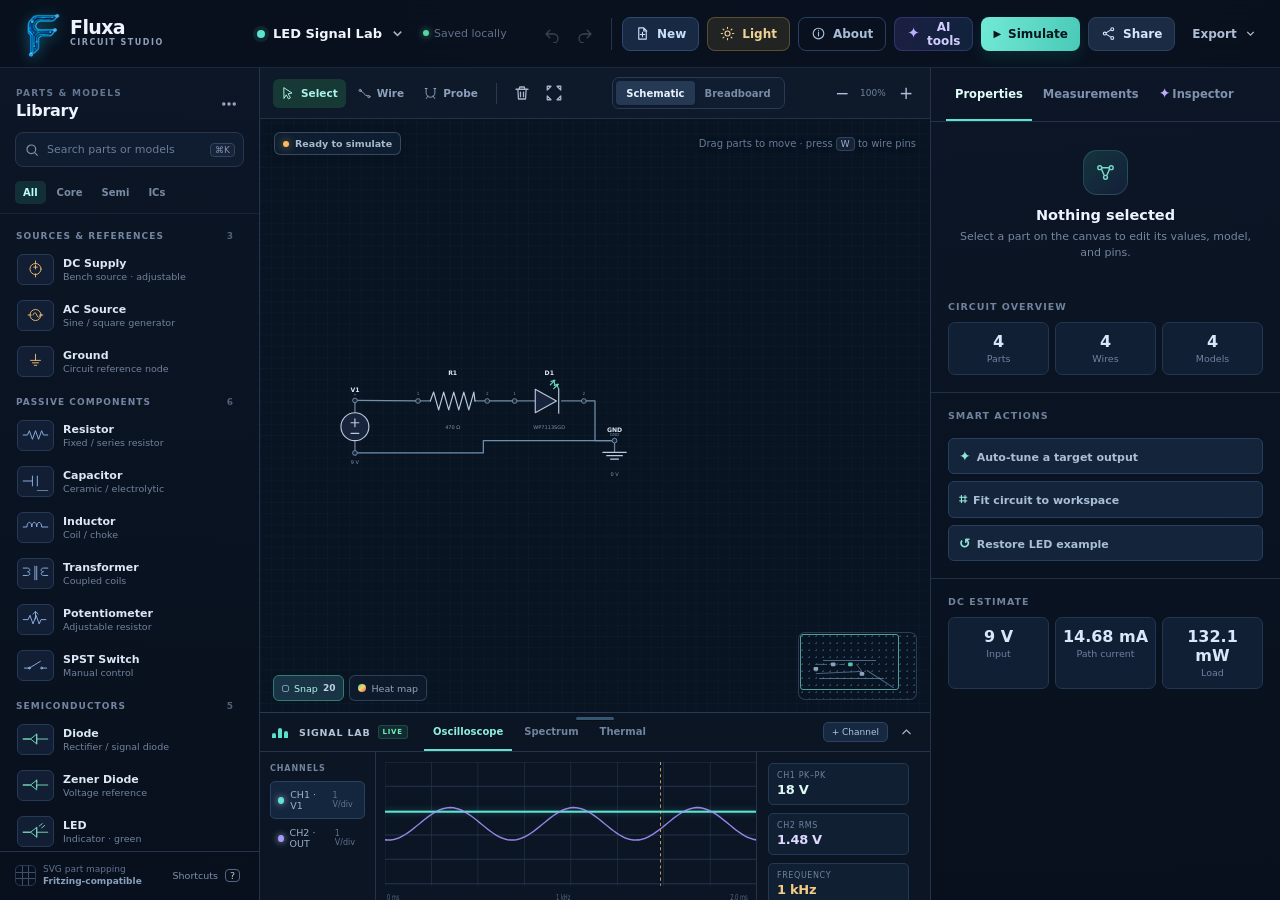
==== index.html @ 936eec21 "Initial release of Fluxa v1.0.0" ====
<!DOCTYPE html>
<html lang="en">
<head>
  <meta charset="UTF-8" />
  <meta name="viewport" content="width=device-width, initial-scale=1.0" />
  <meta name="theme-color" content="#0a1323" />
  <title>Fluxa — Circuit Studio</title>
  <link rel="stylesheet" href="styles.css" />
</head>
<body>
  <div class="app-shell">
    <header class="topbar">
      <div class="brand" aria-label="Fluxa">
        <div class="brand-mark" aria-hidden="true">
          <img src="assets/fluxa-logo.png" alt="" />
        </div>
        <div><strong>Fluxa</strong><span>circuit studio</span></div>
      </div>

      <div class="project-title-wrap">
        <button class="project-title" id="projectTitleBtn" title="Rename project">
          <span class="project-dot"></span><span id="projectName">LED Signal Lab</span><svg class="chevron" viewBox="0 0 16 16"><path d="m4 6 4 4 4-4"/></svg>
        </button>
        <span class="save-status" id="saveStatus"><i></i>Saved locally</span>
      </div>

      <div class="top-actions">
        <div class="history-actions" aria-label="History">
          <button class="icon-button" id="undoBtn" title="Undo (Ctrl / ⌘ Z)" aria-label="Undo" disabled>
            <svg viewBox="0 0 24 24"><path d="M9 7 4 12l5 5M4 12h10a6 6 0 1 1 0 12"/></svg>
          </button>
          <button class="icon-button" id="redoBtn" title="Redo (Ctrl / ⌘ Shift Z)" aria-label="Redo" disabled>
            <svg viewBox="0 0 24 24"><path d="m15 7 5 5-5 5m5-5H10a6 6 0 1 0 0 12"/></svg>
          </button>
        </div>
        <button class="new-project-button" id="newProjectBtn" title="Create a new empty project"><svg viewBox="0 0 24 24"><path d="M6 3h8l4 4v14H6zM14 3v5h5M12 10v7M8.5 13.5h7"/></svg>New</button>
        <button class="theme-button" id="themeToggleBtn" title="Switch to light theme"><svg viewBox="0 0 24 24"><circle cx="12" cy="12" r="4"/><path d="M12 2v2M12 20v2M4.9 4.9l1.4 1.4M17.7 17.7l1.4 1.4M2 12h2M20 12h2M4.9 19.1l1.4-1.4M17.7 6.3l1.4-1.4"/></svg><span id="themeLabel">Light</span></button>
        <button class="about-button" id="aboutBtn" title="About Fluxa"><svg viewBox="0 0 24 24"><circle cx="12" cy="12" r="8.5"/><path d="M12 10v6M12 7.2v.2"/></svg>About</button>
        <button class="ai-top-button" id="aiTopBtn"><span class="sparkle">✦</span>AI tools</button>
        <button class="simulate-button" id="simulateBtn"><span class="play-icon">▶</span><span id="simulateLabel">Simulate</span></button>
        <button class="share-button" id="shareBtn"><svg viewBox="0 0 24 24"><circle cx="18" cy="5" r="2.3"/><circle cx="6" cy="12" r="2.3"/><circle cx="18" cy="19" r="2.3"/><path d="m8 11 7.8-4.8M8 13l7.8 4.8"/></svg>Share</button>
        <button class="export-button" id="exportBtn">Export <svg viewBox="0 0 16 16"><path d="m4 6 4 4 4-4"/></svg></button>
      </div>
    </header>

    <main class="workspace">
      <aside class="library-panel" aria-label="Component library">
        <div class="panel-heading">
          <div><span class="eyebrow">Parts &amp; models</span><h2>Library</h2></div>
          <button class="small-icon" id="libraryMoreBtn" title="Library preferences"><svg viewBox="0 0 24 24"><circle cx="5" cy="12" r="1.4"/><circle cx="12" cy="12" r="1.4"/><circle cx="19" cy="12" r="1.4"/></svg></button>
        </div>
        <label class="search-input">
          <svg viewBox="0 0 24 24"><circle cx="11" cy="11" r="6.5"/><path d="m16 16 4.5 4.5"/></svg>
          <input type="search" id="partSearch" placeholder="Search parts or models" autocomplete="off" />
          <kbd>⌘K</kbd>
        </label>
        <div class="library-tabs" id="libraryTabs" role="tablist">
          <button class="library-tab active" data-category="all">All</button>
          <button class="library-tab" data-category="core">Core</button>
          <button class="library-tab" data-category="semi">Semi</button>
          <button class="library-tab" data-category="ic">ICs</button>
        </div>
        <div class="component-list" id="componentList"></div>
        <div class="library-footer">
          <div class="fritzing-note"><span class="mini-grid"></span><span>SVG part mapping<br><b>Fritzing-compatible</b></span></div>
          <button id="showShortcutsBtn">Shortcuts <span>?</span></button>
        </div>
      </aside>

      <section class="studio" aria-label="Circuit editor">
        <div class="editor-toolbar">
          <div class="tool-group editor-tools" aria-label="Editor tool">
            <button class="tool-button active" data-tool="select" title="Select and move (V)"><svg viewBox="0 0 24 24"><path d="m5 3 12.6 8.2-6.1 1.3 3.5 6.5-3.1 1.6-3.5-6.5-3.3 5.3z"/></svg><span>Select</span></button>
            <button class="tool-button" data-tool="wire" title="Wire terminals (W)"><svg viewBox="0 0 24 24"><circle cx="5" cy="7" r="1.8"/><circle cx="19" cy="17" r="1.8"/><path d="M6.5 8.2c4 0 4.3 7.6 10.7 7.6"/></svg><span>Wire</span></button>
            <button class="tool-button" data-tool="probe" title="Measure two points (M)"><svg viewBox="0 0 24 24"><path d="M5 4v7a7 7 0 0 0 14 0V4M3.5 4h3M17.5 4h3M8 16l-2.8 4M16 16l2.8 4"/></svg><span>Probe</span></button>
          </div>
          <span class="toolbar-divider"></span>
          <div class="tool-group">
            <button class="icon-tool" id="deleteToolBtn" title="Delete selected (Delete)"><svg viewBox="0 0 24 24"><path d="M4 7h16M10 11v6M14 11v6M9 4h6l1 3H8zM6.5 7l.8 13h9.4l.8-13"/></svg></button>
            <button class="icon-tool" id="fitBtn" title="Fit circuit to view"><svg viewBox="0 0 24 24"><path d="M8 3H3v5M16 3h5v5M8 21H3v-5M21 16v5h-5M3 8l5-5M16 3l5 5M3 16l5 5M16 21l5-5"/></svg></button>
          </div>
          <div class="view-control-group">
            <div class="view-switch" role="group" aria-label="Editor view">
              <button class="active" data-view="schematic">Schematic</button>
              <button data-view="breadboard">Breadboard</button>
            </div>
            <label class="board-texture-toggle hidden" id="boardTextureToggleWrap" title="Show a perforated breadboard background">
              <input type="checkbox" id="boardTextureToggle" checked />
              <span class="board-texture-check" aria-hidden="true"><svg viewBox="0 0 16 16"><path d="m3 8 3 3 7-7"/></svg></span>
              <span>Board holes</span>
            </label>
          </div>
          <div class="zoom-controls">
            <button id="zoomOutBtn" title="Zoom out">−</button><span id="zoomLabel">100%</span><button id="zoomInBtn" title="Zoom in">+</button>
          </div>
        </div>

        <div class="canvas-wrap" id="canvasWrap">
          <div class="canvas-status-row">
            <div class="status-chip" id="circuitStateChip"><i></i><span>Ready to simulate</span></div>
            <div class="canvas-help" id="canvasHelp">Drag a part here or press <kbd>W</kbd> to wire pins</div>
          </div>
          <svg id="circuitCanvas" class="circuit-canvas" viewBox="0 0 1200 690" preserveAspectRatio="xMidYMid meet" role="application" aria-label="Electronic circuit canvas">
            <defs>
              <pattern id="gridPattern" width="20" height="20" patternUnits="userSpaceOnUse">
                <path d="M 20 0 L 0 0 0 20" fill="none" stroke="#243147" stroke-width="0.7" opacity="0.52"/>
                <circle cx="0" cy="0" r="0.85" fill="#31405a" opacity="0.65"/>
              </pattern>
              <pattern id="lightGridPattern" width="20" height="20" patternUnits="userSpaceOnUse">
                <path d="M 20 0 L 0 0 0 20" fill="none" stroke="#b8c8db" stroke-width="0.7" opacity="0.74"/>
                <circle cx="0" cy="0" r="0.85" fill="#8ea7c1" opacity="0.72"/>
              </pattern>
              <pattern id="fineDots" width="10" height="10" patternUnits="userSpaceOnUse"><circle cx="1" cy="1" r="0.85" fill="#586174" opacity=".48"/></pattern>
              <pattern id="boardLines" width="18" height="18" patternUnits="userSpaceOnUse"><circle cx="9" cy="9" r="2.1" fill="#323947"/><circle cx="9" cy="9" r=".7" fill="#141a25"/></pattern>
              <filter id="softGlow" x="-80%" y="-80%" width="260%" height="260%"><feGaussianBlur stdDeviation="7" result="blur"/><feMerge><feMergeNode in="blur"/><feMergeNode in="SourceGraphic"/></feMerge></filter>
              <filter id="chipShadow" x="-50%" y="-50%" width="200%" height="200%"><feDropShadow dx="0" dy="4" stdDeviation="3" flood-color="#02050b" flood-opacity=".44"/></filter>
              <linearGradient id="sourceFace" x1="0" x2="1"><stop stop-color="#253856"/><stop offset="1" stop-color="#18243a"/></linearGradient>
              <linearGradient id="ledBody" x1="0" x2="1"><stop stop-color="#4cf2ac"/><stop offset=".55" stop-color="#14b77b"/><stop offset="1" stop-color="#098c62"/></linearGradient>
              <radialGradient id="thermalGreen"><stop stop-color="#ffd45b" stop-opacity=".8"/><stop offset=".45" stop-color="#54e4a3" stop-opacity=".24"/><stop offset="1" stop-color="#54e4a3" stop-opacity="0"/></radialGradient>
              <radialGradient id="thermalHot"><stop stop-color="#ff4d5d" stop-opacity=".82"/><stop offset=".38" stop-color="#ff9346" stop-opacity=".35"/><stop offset="1" stop-color="#ff9346" stop-opacity="0"/></radialGradient>
            </defs>
            <rect id="canvasBackground" x="-2000" y="-2000" width="6000" height="6000" fill="url(#gridPattern)"/>
            <g id="breadboardBackground" class="hidden"></g>
            <g id="wireLayer"></g>
            <g id="componentLayer"></g>
            <g id="annotationLayer"></g>
            <g id="interactionLayer"></g>
          </svg>
          <div class="selection-quick-actions hidden" id="selectionQuickActions" role="toolbar" aria-label="Selected item actions"></div>
          <div class="canvas-bottom-left">
            <button class="canvas-toggle" id="snapBtn"><span class="snap-dot"></span>Snap <b>20</b></button>
            <button class="canvas-toggle" id="thermalBtn"><span class="heat-dot"></span>Heat map</button>
          </div>
          <div class="minimap" aria-hidden="true"><div class="minimap-grid"><span></span><i></i><b></b></div><div id="konvaMinimap" class="konva-minimap"></div><div class="minimap-viewport"></div></div>
        </div>

        <section class="lab-drawer" id="labDrawer" aria-label="Signal lab">
          <div class="lab-resize-handle" id="labResizeHandle" role="separator" aria-orientation="horizontal" aria-label="Resize Signal lab" aria-valuemin="112" aria-valuemax="420" tabindex="0" title="Drag to resize Signal lab. Double-click to reset."><span></span></div>
          <div class="lab-header">
            <div class="lab-title"><span class="scope-mark"><i></i><i></i><i></i></span><span>Signal lab</span><span class="live-pill">LIVE</span></div>
            <div class="lab-tabs" role="tablist"><button class="active" data-labtab="scope">Oscilloscope</button><button data-labtab="spectrum">Spectrum</button><button data-labtab="thermal">Thermal</button></div>
            <div class="lab-actions"><button id="addChannelBtn">+ Channel</button><button class="icon-tool small" id="collapseLabBtn" title="Collapse lab"><svg viewBox="0 0 24 24"><path d="m6 14 6-6 6 6"/></svg></button></div>
          </div>
          <div class="lab-content" id="labContent"></div>
        </section>
      </section>

      <aside class="inspector-panel" aria-label="Circuit inspector">
        <div class="inspector-tabs" role="tablist">
          <button class="active" data-righttab="properties">Properties</button>
          <button data-righttab="measurements">Measurements</button>
          <button data-righttab="assistant"><span class="tab-spark">✦</span>Inspector</button>
        </div>
        <div class="inspector-content" id="inspectorContent"></div>
      </aside>
    </main>
  </div>

  <div class="popover export-menu hidden" id="exportMenu">
    <div class="popover-title">Circuit file</div>
    <button data-export="png"><span class="export-file file-png">PNG</span><span><b>PNG image</b><small>Canvas snapshot at 2×</small></span></button>
    <button data-export="svg"><span class="export-file file-svg">SVG</span><span><b>Editable SVG</b><small>Vector drawing of the active view</small></span></button>
    <button data-export="json"><span class="export-file file-json">JSON</span><span><b>Export Fluxa JSON</b><small>Save this editable circuit</small></span></button>
    <div class="popover-divider"></div>
    <button data-export="import"><span class="export-file file-import">IN</span><span><b>Import Fluxa JSON</b><small>Open a saved editable circuit</small></span></button>
  </div>
  <input class="hidden" id="jsonImportInput" type="file" accept=".json,.fluxa.json,application/json" />

  <div class="modal-backdrop hidden" id="modalBackdrop">
    <div class="modal" id="modal"></div>
  </div>
  <div class="toast-region" id="toastRegion" aria-live="polite"></div>

  <script src="vendor/konva.min.js"></script>
  <script src="app.js"></script>
</body>
</html>
---- styles.css ----
:root {
  --bg: #09111f;
  --bg-deep: #060c16;
  --panel: #0d1727;
  --panel-2: #111e31;
  --panel-3: #15233a;
  --line: #24334a;
  --line-soft: rgba(116, 143, 178, .16);
  --text: #edf4ff;
  --muted: #8ea0bb;
  --quiet: #60718b;
  --cyan: #58e6d0;
  --cyan-2: #22c8b3;
  --blue: #70a9ff;
  --violet: #9b8cff;
  --green: #55d69b;
  --amber: #f6bd5e;
  --red: #f36d77;
  --shadow: 0 18px 45px rgba(1, 6, 16, .34);
  --radius: 11px;
  font-family: Inter, ui-sans-serif, system-ui, -apple-system, BlinkMacSystemFont, "Segoe UI", sans-serif;
  color: var(--text);
  background: var(--bg);
}

* { box-sizing: border-box; }
html, body { width: 100%; height: 100%; margin: 0; overflow: hidden; }
body { background: radial-gradient(ellipse at 65% -30%, #142441 0%, var(--bg) 42%, var(--bg-deep) 100%); font-size: 13px; }
button, input, select { font: inherit; }
button { color: inherit; cursor: pointer; border: 0; }
button:focus-visible, input:focus-visible, select:focus-visible { outline: 2px solid var(--cyan); outline-offset: 2px; }
svg { display: block; }
.hidden { display: none !important; }

.app-shell { height: 100vh; height: 100dvh; min-height: 0; max-height: 100dvh; overflow: hidden; display: flex; flex-direction: column; }
.topbar {
  height: 68px; min-height: 68px; display: flex; align-items: center; gap: 26px;
  padding: 0 20px 0 18px; border-bottom: 1px solid rgba(101, 130, 168, .22);
  background: rgba(9, 17, 31, .9); backdrop-filter: blur(15px); position: relative; z-index: 20;
}
.brand { display: flex; align-items: center; gap: 10px; width: 206px; flex-shrink: 0; }
.brand-mark { width: 42px; height: 42px; display: grid; place-items: center; flex: 0 0 auto; overflow: visible; }
.brand-mark img { width: 45px; height: 45px; object-fit: contain; filter: drop-shadow(0 3px 7px rgba(39, 213, 255, .42)); }
.brand strong { display: block; letter-spacing: -.6px; font-size: 19px; font-weight: 750; line-height: 18px; }
.brand span { display: block; color: var(--muted); text-transform: uppercase; letter-spacing: 1.5px; font-size: 8px; line-height: 13px; font-weight: 800; }
.project-title-wrap { display: flex; align-items: center; gap: 11px; min-width: 260px; }
.project-title { display: flex; align-items: center; background: transparent; padding: 7px 7px; gap: 8px; border-radius: 7px; color: #f0f5fc; font-weight: 650; font-size: 13px; }
.project-title:hover { background: rgba(103, 132, 170, .13); }
.project-dot { width: 8px; height: 8px; background: var(--cyan); border-radius: 50%; box-shadow: 0 0 0 4px rgba(88, 230, 208, .1); }
.chevron { width: 15px; height: 15px; fill: none; stroke: currentColor; stroke-width: 1.6; opacity: .7; }
.save-status { font-size: 11px; color: var(--quiet); white-space: nowrap; }
.save-status i { width: 6px; height: 6px; display: inline-block; border-radius: 50%; background: var(--green); margin: 0 5px 1px 0; box-shadow: 0 0 7px rgba(85, 214, 155, .75); }
.top-actions { display: flex; align-items: center; gap: 8px; margin-left: auto; }
.history-actions { display: flex; border-right: 1px solid var(--line); padding-right: 10px; margin-right: 2px; gap: 1px; }
.icon-button, .small-icon, .icon-tool { width: 32px; height: 32px; display: grid; place-items: center; background: transparent; color: #a7b6cb; border-radius: 7px; }
.icon-button:hover:not(:disabled), .small-icon:hover, .icon-tool:hover { background: #1a2a43; color: #f3f7fe; }
.icon-button:disabled { opacity: .3; cursor: not-allowed; }
.icon-button svg, .small-icon svg, .icon-tool svg { width: 18px; height: 18px; fill: none; stroke: currentColor; stroke-width: 1.7; stroke-linecap: round; stroke-linejoin: round; }
.new-project-button, .theme-button, .about-button, .ai-top-button, .simulate-button, .share-button, .export-button { height: 34px; border-radius: 8px; display: inline-flex; align-items: center; gap: 7px; font-weight: 700; font-size: 12px; padding: 0 12px; transition: transform .16s ease, background .16s ease; }
.new-project-button:hover, .theme-button:hover, .about-button:hover, .ai-top-button:hover, .simulate-button:hover, .share-button:hover, .export-button:hover { transform: translateY(-1px); }
.new-project-button { color: #cae0fa; background: #172943; border: 1px solid #2e496b; }
.new-project-button:hover { color: #e5f4ff; background: #203957; border-color: #4b719e; }
.new-project-button svg, .theme-button svg, .about-button svg { width: 15px; height: 15px; fill: none; stroke: currentColor; stroke-width: 1.8; stroke-linecap: round; stroke-linejoin: round; }
.theme-button { color: #efd394; background: rgba(215, 162, 66, .12); border: 1px solid rgba(229, 183, 91, .29); }
.theme-button:hover { color: #fff0bd; background: rgba(215, 162, 66, .2); border-color: rgba(243, 204, 122, .48); }
.about-button { color: #a9bdd8; background: transparent; border: 1px solid #2b405e; }
.about-button:hover { color: #e5effb; background: #1b2d47; border-color: #476486; }
.ai-top-button { background: linear-gradient(100deg, rgba(129, 107, 255, .16), rgba(64, 153, 255, .13)); color: #d2ccff; border: 1px solid rgba(145, 128, 255, .22); }
.sparkle, .tab-spark { color: #bbaeff; font-size: 15px; line-height: 1; }
.simulate-button { color: #07151c; background: linear-gradient(105deg, #72ead5, #49c9b8); box-shadow: 0 7px 15px rgba(26, 190, 166, .13); }
.simulate-button.running { background: linear-gradient(105deg, #f2bf67, #ed9a55); }
.play-icon { font-size: 10px; }
.share-button { background: #1c2b44; color: #d6e6fc; border: 1px solid #2c4160; }
.share-button svg { width: 15px; height: 15px; fill: none; stroke: currentColor; stroke-width: 1.8; }
.export-button { background: transparent; color: #adbed6; padding-left: 9px; padding-right: 6px; }
.export-button svg { width: 13px; height: 13px; fill: none; stroke: currentColor; stroke-width: 1.6; }

.workspace { flex: 1 1 auto; min-height: 0; overflow: hidden; display: grid; grid-template-columns: 260px minmax(420px, 1fr) 350px; }
.library-panel, .inspector-panel { min-height: 0; background: linear-gradient(180deg, rgba(12, 22, 38, .96), rgba(8, 16, 29, .97)); }
.library-panel { border-right: 1px solid var(--line); display: flex; flex-direction: column; overflow: hidden; }
.inspector-panel { border-left: 1px solid var(--line); display: flex; flex-direction: column; overflow: hidden; }
.panel-heading { padding: 20px 16px 12px; display: flex; justify-content: space-between; align-items: center; }
.eyebrow { color: #657793; text-transform: uppercase; font-size: 9px; letter-spacing: 1.25px; font-weight: 750; display: block; margin-bottom: 3px; }
h2 { margin: 0; font-size: 16px; letter-spacing: -.25px; }
.small-icon { width: 29px; height: 29px; }
.search-input { margin: 0 15px; height: 35px; display: flex; align-items: center; gap: 7px; background: #101d31; border: 1px solid #243650; border-radius: 8px; padding: 0 8px; color: #7f91ab; }
.search-input:focus-within { border-color: #4d918d; box-shadow: 0 0 0 3px rgba(88, 230, 208, .09); }
.search-input svg { width: 16px; height: 16px; stroke: currentColor; fill: none; stroke-width: 1.8; flex: 0 0 auto; }
.search-input input { background: transparent; color: #e4edf9; border: 0; outline: 0; padding: 0; min-width: 0; width: 100%; font-size: 11px; }
.search-input input::placeholder { color: #697d99; }
kbd { border: 1px solid #33445d; border-radius: 4px; background: #17243a; color: #7f93b0; font-size: 9px; padding: 1px 4px; font-family: inherit; white-space: nowrap; }
.library-tabs { padding: 14px 15px 9px; display: flex; gap: 3px; border-bottom: 1px solid rgba(74, 99, 131, .2); }
.library-tab { padding: 6px 8px; color: #798ba4; font-size: 10px; font-weight: 700; background: transparent; border-radius: 5px; }
.library-tab:hover { color: #c7d6ea; }
.library-tab.active { color: #b8fff4; background: rgba(61, 202, 181, .14); }
.component-list { flex: 1 1 0; min-height: 0; overflow-x: hidden; overflow-y: auto; overscroll-behavior: contain; scrollbar-gutter: stable; padding: 4px 9px 14px; scrollbar-width: thin; scrollbar-color: #2a3d5a transparent; }
.component-list::-webkit-scrollbar { width: 8px; }
.component-list::-webkit-scrollbar-track { background: transparent; }
.component-list::-webkit-scrollbar-thumb { background: #2a3d5a; border: 2px solid #0c1626; border-radius: 99px; }
.component-list::-webkit-scrollbar-thumb:hover { background: #3d587d; }
.component-group-title { color: #7385a0; font-size: 9px; font-weight: 800; text-transform: uppercase; letter-spacing: 1.05px; padding: 13px 7px 5px; display: flex; align-items: center; justify-content: space-between; }
.component-group-title span { color: #4f617c; font-weight: 650; letter-spacing: 0; }
.component-item { min-height: 46px; padding: 6px 7px; display: flex; align-items: center; gap: 9px; border: 1px solid transparent; border-radius: 8px; cursor: grab; user-select: none; }
.component-item:hover { background: #14223a; border-color: #263b58; }
.component-item:active { cursor: grabbing; transform: scale(.985); }
.part-icon { width: 37px; height: 31px; border-radius: 6px; display: grid; place-items: center; color: #91b5ea; background: #111e33; border: 1px solid #263a58; flex: 0 0 auto; }
.part-icon svg { width: 27px; height: 20px; fill: none; stroke: currentColor; stroke-width: 1.5; stroke-linecap: round; stroke-linejoin: round; }
.part-icon.part-semi { color: #78ddbd; }
.part-icon.part-ic { color: #b3a7ff; }
.part-icon.part-source { color: #f2be70; }
.part-info { min-width: 0; flex: 1; }
.part-info b { display: block; color: #dbe7f5; font-size: 11px; line-height: 15px; overflow: hidden; text-overflow: ellipsis; white-space: nowrap; }
.part-info span { color: #71829d; font-size: 9.5px; display: block; overflow: hidden; text-overflow: ellipsis; white-space: nowrap; }
.part-add { width: 21px; height: 21px; flex: 0 0 21px; align-self: center; padding: 0; border-radius: 5px; display: grid; place-items: center; color: #8295b0; background: transparent; opacity: 0; }
.part-add svg { width: 12px; height: 12px; display: block; fill: none; stroke: currentColor; stroke-width: 1.9; stroke-linecap: round; }
.component-item:hover .part-add, .part-add:focus-visible { opacity: 1; background: #223653; color: var(--cyan); }
.empty-library { color: #7b8ca7; font-size: 12px; text-align: center; padding: 32px 15px; }
.library-footer { padding: 11px 15px 13px; border-top: 1px solid var(--line); display: flex; align-items: center; justify-content: space-between; }
.fritzing-note { display: flex; align-items: center; gap: 7px; color: #61738f; font-size: 9px; line-height: 12px; }
.fritzing-note b { color: #86a0bd; font-weight: 650; }
.mini-grid { width: 21px; height: 21px; border-radius: 5px; background: linear-gradient(90deg, transparent 30%, #4c607e 31% 35%, transparent 36% 64%, #4c607e 65% 69%, transparent 70%), linear-gradient(transparent 30%, #4c607e 31% 35%, transparent 36% 64%, #4c607e 65% 69%, transparent 70%); border: 1px solid #30435f; opacity: .8; }
.library-footer button { padding: 5px 4px; background: transparent; color: #7e91ae; font-size: 9.5px; }
.library-footer button:hover { color: #c4d5e9; }.library-footer button span { margin-left: 4px; color: #b5c7dd; border: 1px solid #536682; border-radius: 4px; padding: 0 4px; }

.studio { min-width: 0; min-height: 0; overflow: hidden; display: flex; flex-direction: column; background: #0a1322; }
.editor-toolbar { min-height: 51px; height: 51px; display: flex; align-items: center; gap: 8px; padding: 0 13px; background: #0e192a; border-bottom: 1px solid var(--line); position: relative; z-index: 4; }
.tool-group { display: flex; align-items: center; gap: 3px; }
.tool-button { display: flex; align-items: center; gap: 5px; height: 29px; padding: 0 8px; border-radius: 6px; background: transparent; color: #8da0bc; font-size: 10.5px; font-weight: 650; }
.tool-button svg { width: 15px; height: 15px; stroke: currentColor; fill: none; stroke-width: 1.55; stroke-linecap: round; stroke-linejoin: round; }
.tool-button:hover { background: #192943; color: #d7e4f4; }.tool-button.active { color: #aaf3e7; background: #173936; }
.toolbar-divider { width: 1px; height: 21px; background: #2a3950; margin: 0 2px; }
.icon-tool { width: 29px; height: 29px; }.icon-tool.small { width: 25px; height: 25px; }.icon-tool.small svg { width: 15px; height: 15px; }
.view-control-group { display: flex; align-items: center; gap: 7px; margin: 0 auto; }
.view-switch { display: flex; align-items: center; background: #101d31; padding: 3px; border: 1px solid #283a56; border-radius: 7px; }
.view-switch button { height: 24px; padding: 0 10px; background: transparent; border-radius: 4px; color: #788ca8; font-size: 10px; font-weight: 700; }.view-switch button.active { color: #e8f3fe; background: #263954; box-shadow: 0 1px 3px rgba(1, 8, 19, .35); }
.board-texture-toggle { height: 28px; display: inline-flex; align-items: center; gap: 5px; color: #9eb1c9; font-size: 9.5px; font-weight: 700; white-space: nowrap; cursor: pointer; user-select: none; }.board-texture-toggle input { position: absolute; inline-size: 1px; block-size: 1px; opacity: 0; pointer-events: none; }.board-texture-check { width: 15px; height: 15px; display: grid; place-items: center; border-radius: 4px; border: 1px solid #49617e; background: #14243a; color: transparent; transition: background .14s ease, border-color .14s ease, color .14s ease; }.board-texture-check svg { width: 11px; height: 11px; fill: none; stroke: currentColor; stroke-width: 2.1; stroke-linecap: round; stroke-linejoin: round; }.board-texture-toggle input:checked + .board-texture-check { color: #05221d; background: #74e2cd; border-color: #9af7e8; }.board-texture-toggle:hover { color: #d5e6f6; }.board-texture-toggle:focus-within .board-texture-check { outline: 2px solid var(--cyan); outline-offset: 2px; }
.zoom-controls { display: flex; gap: 1px; align-items: center; color: #7e91ad; font-size: 10px; }.zoom-controls button { height: 25px; width: 24px; background: transparent; border-radius: 5px; color: #adbfda; font-size: 17px; line-height: 20px; }.zoom-controls button:hover { background: #1e2e46; }.zoom-controls span { width: 38px; text-align: center; font-size: 9px; color: #71849f; }
.canvas-wrap { position: relative; flex: 1 1 0; min-height: 0; overflow: hidden; background: #091422; }
.circuit-canvas { width: 100%; height: 100%; touch-action: none; user-select: none; }
.canvas-status-row { pointer-events: none; position: absolute; z-index: 2; top: 13px; left: 14px; right: 14px; display: flex; align-items: center; justify-content: space-between; }
.status-chip { display: flex; align-items: center; gap: 6px; background: rgba(16, 31, 49, .9); border: 1px solid rgba(75, 105, 139, .6); backdrop-filter: blur(7px); color: #a8bacf; padding: 5px 8px; font-size: 9.5px; font-weight: 650; border-radius: 6px; box-shadow: 0 2px 9px rgba(0, 0, 0, .2); }.status-chip i { width: 6px; height: 6px; border-radius: 50%; background: var(--amber); box-shadow: 0 0 8px rgba(246, 189, 94, .7); }.status-chip.running i { background: var(--green); box-shadow: 0 0 8px rgba(85, 214, 155, .8); }
.canvas-help { color: #677b98; font-size: 10px; text-shadow: 0 1px 4px #07101d; }.canvas-help kbd { padding: 1px 4px; color: #9fb0c7; }.canvas-wrap.breadboard-canvas .canvas-help { color: #223b58; background: rgba(249, 246, 237, .88); border: 1px solid rgba(57, 79, 104, .42); border-radius: 6px; padding: 5px 8px; font-weight: 720; text-shadow: 0 1px 0 rgba(255,255,255,.82); box-shadow: 0 2px 8px rgba(65, 56, 35, .14); }.canvas-wrap.breadboard-canvas .canvas-help kbd { color: #1e3150; background: #e8ded0; border-color: #b4a992; }.canvas-wrap.breadboard-canvas .status-chip { color: #28445d; background: rgba(250, 247, 238, .93); border-color: rgba(57, 79, 104, .46); }.canvas-wrap.breadboard-canvas .status-chip.running { color: #1c5b4c; }
.canvas-bottom-left { position: absolute; bottom: 11px; left: 13px; z-index: 3; display: flex; gap: 5px; }.canvas-toggle { height: 26px; padding: 0 8px; border-radius: 6px; color: #90a3bd; background: rgba(14, 28, 46, .89); border: 1px solid rgba(69, 96, 130, .55); font-size: 9.5px; display: flex; align-items: center; gap: 5px; }.canvas-toggle:hover, .canvas-toggle.active { background: #183445; color: #aef2e6; border-color: #317d75; }.snap-dot { width: 7px; height: 7px; border-radius: 2px; border: 1px solid #7e93b0; }.heat-dot { width: 8px; height: 8px; border-radius: 50%; background: linear-gradient(135deg, #4cdaa2, #f7d36a, #ee5462); }.canvas-toggle b { color: #c0d1e8; font-size: 9px; }
.selection-quick-actions { position: absolute; z-index: 7; display: flex; align-items: center; gap: 3px; min-height: 36px; padding: 4px; background: rgba(15, 29, 48, .94); border: 1px solid rgba(74, 111, 151, .78); border-radius: 10px; box-shadow: 0 9px 20px rgba(1, 8, 19, .38); backdrop-filter: blur(10px); transform: translate(-50%, -100%); transform-origin: center bottom; }.selection-quick-actions.below { transform: translate(-50%, 0); transform-origin: center top; }.selection-action-label { max-width: 72px; overflow: hidden; text-overflow: ellipsis; white-space: nowrap; padding: 0 5px 0 4px; color: #c7d7e9; font-size: 9px; font-weight: 800; letter-spacing: .25px; }.selection-action-button { width: 29px; height: 28px; display: grid; place-items: center; padding: 0; color: #a9c0dd; background: #1d314c; border: 1px solid #2e4a6c; border-radius: 7px; transition: transform .14s ease, background .14s ease, color .14s ease; }.selection-action-button:hover { color: #dffff7; background: #24554f; border-color: #3d9b8e; transform: translateY(-1px); }.selection-action-button svg { width: 15px; height: 15px; fill: none; stroke: currentColor; stroke-width: 1.8; stroke-linecap: round; stroke-linejoin: round; }.selection-action-button.danger { color: #f4a7af; background: #382636; border-color: #744153; }.selection-action-button.danger:hover { color: #ffe1e4; background: #6b3344; border-color: #d65c6e; }.canvas-wrap.breadboard-canvas .selection-quick-actions { background: rgba(255, 252, 245, .96); border-color: #9a7ab9; box-shadow: 0 8px 18px rgba(71, 43, 92, .25); }.canvas-wrap.breadboard-canvas .selection-action-label { color: #41275d; }.canvas-wrap.breadboard-canvas .selection-action-button { color: #55317a; background: #efe7f6; border-color: #bda3d8; }.canvas-wrap.breadboard-canvas .selection-action-button:hover { color: #fff; background: #6f2dbd; border-color: #55208f; }.canvas-wrap.breadboard-canvas .selection-action-button.danger { color: #9a2938; background: #fae9e8; border-color: #d99a9f; }.canvas-wrap.breadboard-canvas .selection-action-button.danger:hover { color: #fff; background: #b82f43; border-color: #902237; }.minimap { width: 119px; height: 68px; position: absolute; right: 13px; bottom: 12px; z-index: 2; overflow: hidden; background: rgba(10, 21, 36, .89); border: 1px solid rgba(70, 96, 129, .6); border-radius: 7px; opacity: .9; }.minimap-grid { inset: 0; position: absolute; background-image: radial-gradient(#2d4968 1px, transparent 1px); background-size: 7px 7px; }.minimap-grid span, .minimap-grid i, .minimap-grid b { position: absolute; height: 1px; background: #6a97b9; transform-origin: left center; opacity: .72; }.minimap-grid span { width: 53px; left: 24px; top: 27px; }.minimap-grid i { width: 32px; left: 68px; top: 37px; transform: rotate(33deg); }.minimap-grid b { width: 65px; left: 20px; top: 45px; }.konva-minimap { position: absolute; inset: 0; z-index: 1; pointer-events: none; }.konva-minimap canvas { display: block; }.minimap-viewport { position: absolute; inset: 8px 10px; z-index: 2; border: 1px solid rgba(112, 229, 207, .75); border-radius: 3px; }

/* canvas objects */
.circuit-canvas .wire-hit { fill: none; stroke: rgba(255,255,255,.001); stroke-width: 15; stroke-linecap: round; stroke-linejoin: round; cursor: pointer; }.circuit-canvas .wire { fill: none; stroke: #7190ae; stroke-width: 2.2; stroke-linecap: round; stroke-linejoin: round; cursor: pointer; transition: stroke .15s ease, stroke-width .15s ease; }.circuit-canvas .wire:hover { stroke: #a8e9df; stroke-width: 3.2; }.circuit-canvas .wire.active { stroke: #67d8c4; filter: url(#softGlow); }.circuit-canvas .wire.warn { stroke: #e5aa60; }.circuit-canvas .wire.selected { stroke: #b5fff3; stroke-width: 4.4; filter: url(#softGlow); }.circuit-canvas .wire-preview { fill: none; stroke: #62e2cd; stroke-width: 2.7; stroke-dasharray: 5 5; pointer-events: none; }.circuit-canvas .junction { fill: #90d8ce; stroke: #0d2630; stroke-width: 2; }.circuit-canvas .component { cursor: grab; }.circuit-canvas .component.dragging { cursor: grabbing; opacity: .86; }.circuit-canvas .component .part-stroke { fill: none; stroke: #b9cadf; stroke-width: 2.1; stroke-linecap: round; stroke-linejoin: round; }.circuit-canvas .component .part-pin { fill: none; stroke: #6e819b; stroke-width: 2.2; stroke-linecap: round; }.circuit-canvas .component .part-fill { fill: #17243b; stroke: #b9cadf; stroke-width: 2; stroke-linejoin: round; }.circuit-canvas .component .part-accent { fill: none; stroke: #73dfc6; stroke-width: 2; stroke-linecap: round; stroke-linejoin: round; }.circuit-canvas .component .part-gold { fill: #d6a758; stroke: #e3c079; stroke-width: 1.3; }.circuit-canvas .component .part-ic { fill: #1b273c; stroke: #af9eff; stroke-width: 1.8; }.circuit-canvas .component .part-label { fill: #dce7f5; font-size: 11px; font-weight: 730; text-anchor: middle; paint-order: stroke; stroke: #0b1422; stroke-width: 3.3px; stroke-linejoin: round; }.circuit-canvas .component .part-value { fill: #7e91ad; font-size: 9px; text-anchor: middle; paint-order: stroke; stroke: #0b1422; stroke-width: 3px; stroke-linejoin: round; }.circuit-canvas .component .pin-label { fill: #6f859f; font-size: 7.5px; text-anchor: middle; }.circuit-canvas .component .ic-name { fill: #e5dfff; font-size: 14px; font-weight: 760; text-anchor: middle; }.circuit-canvas .component .ic-sub { fill: #a298b5; font-size: 7px; letter-spacing: 1.2px; text-anchor: middle; }.circuit-canvas .component .terminal-group { cursor: crosshair; }.circuit-canvas .component .terminal-hit { fill: #ffffff; opacity: .001; pointer-events: all; }.circuit-canvas .component .terminal { fill: #15253b; stroke: #869bb8; stroke-width: 1.45; pointer-events: none; transition: fill .15s ease, stroke .15s ease; }.circuit-canvas .component .terminal-group:hover .terminal, .circuit-canvas.wire-mode .terminal { fill: #70e2cf; stroke: #c0fff5; filter: drop-shadow(0 0 4px rgba(112, 226, 207, .8)); }.circuit-canvas.wire-mode .pin-label { fill: #aaf5e8; font-weight: 700; }.circuit-canvas .bread-source { fill: #4c5a68; stroke: #222c35; stroke-width: 2; }.circuit-canvas .bread-screen { fill: #8de8cf; stroke: #273842; stroke-width: 1.5; }.circuit-canvas .bread-screen-line { fill: none; stroke: #334b51; stroke-width: 2; stroke-linecap: round; }.circuit-canvas .bread-resistor { fill: #c79a63; stroke: #694a31; stroke-width: 1.6; }.circuit-canvas .bread-band { fill: #354353; }.circuit-canvas .bread-band.red { fill: #d55f50; }.circuit-canvas .bread-band.gold { fill: #e2c168; }.circuit-canvas .bread-cap { fill: #486a80; stroke: #213442; stroke-width: 1.4; }.circuit-canvas .bread-cap-top { fill: #7595a7; stroke: #213442; stroke-width: 1.2; }.circuit-canvas .bread-mark { fill: none; stroke: #eef4f7; stroke-width: 1.4; stroke-linecap: round; }.circuit-canvas .bread-coil { fill: none; stroke: #d0a76c; stroke-width: 7; stroke-linecap: round; }.circuit-canvas .bread-transformer { fill: #303a44; stroke: #141b23; stroke-width: 2; }.circuit-canvas .bread-transformer-line { fill: none; stroke: #c5a16e; stroke-width: 3; stroke-linecap: round; }.circuit-canvas .bread-pot { fill: #b5b9b8; stroke: #414b51; stroke-width: 2; }.circuit-canvas .bread-pot-shaft { fill: #535f68; stroke: #1e2930; stroke-width: 1.4; }.circuit-canvas .bread-switch { fill: #303c49; stroke: #17212a; stroke-width: 1.8; }.circuit-canvas .bread-switch-lever { fill: #c7d3d7; stroke: #4a5961; stroke-width: 1.5; }.circuit-canvas .bread-diode { fill: #242c35; stroke: #10161c; stroke-width: 1.5; }.circuit-canvas .bread-band.silver { fill: #d8d9d5; }.circuit-canvas .bread-led { fill: #42d98b; stroke: #0b6044; stroke-width: 1.4; }.circuit-canvas .bread-led-base { fill: #255943; stroke: #102a21; stroke-width: 1.2; }.circuit-canvas .bread-led-glint { fill: none; stroke: #b7ffe6; stroke-width: 2; stroke-linecap: round; opacity: .9; }.circuit-canvas .bread-transistor { fill: #252e38; stroke: #10161c; stroke-width: 1.7; }.circuit-canvas .bread-transistor-line { fill: none; stroke: #687584; stroke-width: 1.5; }.circuit-canvas .bread-chip { fill: #242d38; stroke: #111820; stroke-width: 2; }.circuit-canvas .bread-chip-notch { fill: #111820; stroke: #111820; }.circuit-canvas .bread-chip-text { fill: #cdd8d8; font-size: 9px; font-weight: 700; text-anchor: middle; }.circuit-canvas .component-hitbox { fill: #ffffff; opacity: .001; pointer-events: all; cursor: grab; }.circuit-canvas .component.selected .selection-box { display: block; }.circuit-canvas .selection-box { display: none; fill: none; stroke: #60ead3; stroke-width: 1.35; stroke-dasharray: 4 3; rx: 8; pointer-events: none; }.circuit-canvas .component.selected .part-stroke, .circuit-canvas .component.selected .part-fill { stroke: #86f4df; }.circuit-canvas .component.selected .part-label { fill: #e9fffb; }.component .thermal-halo { opacity: 0; pointer-events: none; }.heatmap-on .component .thermal-halo { opacity: .92; }.breadboard-view .component .part-stroke { stroke: #495d70; }.breadboard-view .component .part-pin { stroke: #a26c43; }.breadboard-view .component .part-label { fill: #1b2e45; stroke: none; paint-order: normal; font-weight: 800; }.breadboard-view .component .part-value { fill: #384b62; stroke: none; paint-order: normal; font-weight: 750; letter-spacing: .08px; }.breadboard-view .component .terminal { fill: #e4bf83; stroke: #4e3d27; }.breadboard-view.wire-mode .component .terminal { fill: #7c3aed; stroke: #2e1454; filter: drop-shadow(0 0 4px rgba(92, 42, 139, .64)); }.breadboard-view.wire-mode .pin-label { fill: #4d187b; stroke: none; }.breadboard-view .wire { stroke-width: 4.2; stroke: #e36559; }.breadboard-view .wire:nth-child(3n+2) { stroke: #459bd8; }.breadboard-view .wire.active { stroke: #f6a826; }.breadboard-view .wire:hover { stroke: #7136a3; }.breadboard-view .wire.selected { stroke: #6f2dbd; stroke-width: 5.2; filter: drop-shadow(0 0 3px rgba(82, 35, 137, .55)); }.breadboard-view .wire-preview { stroke: #6f2dbd; stroke-width: 4.2; filter: drop-shadow(0 0 2px rgba(82, 35, 137, .42)); }.breadboard-view .junction { fill: #6f2dbd; stroke: #fff9ee; stroke-width: 2.4; }.breadboard-view .component.selected .selection-box { display: block; fill: rgba(111, 45, 189, .06); stroke: #6f2dbd; stroke-width: 2.45; stroke-dasharray: 7 3; }.breadboard-view .component.selected .part-stroke, .breadboard-view .component.selected .part-fill { stroke: #6f2dbd; }.breadboard-view .component.selected .part-label { fill: #4c1978; stroke: none; }.breadboard-view .component .part-fill { fill: #303a46; stroke: #182129; }.breadboard-view .component .part-ic { fill: #242d38; stroke: #121820; }.breadboard-view .component .part-gold { fill: #c6a16c; }

.lab-drawer { position: relative; flex: 0 0 clamp(132px, 22vh, 188px); min-height: 0; max-height: 188px; overflow: hidden; background: #0b1524; border-top: 1px solid #293952; display: flex; flex-direction: column; transition: flex-basis .16s ease, height .16s ease; }.lab-drawer.user-sized { flex: 0 0 var(--lab-height); height: var(--lab-height); max-height: none; }.lab-drawer.collapsed { flex-basis: 39px; height: 39px; min-height: 39px; max-height: 39px; }.lab-drawer.user-sized.collapsed { flex-basis: 39px; height: 39px; min-height: 39px; max-height: 39px; }.lab-drawer.is-resizing { transition: none; }.lab-resize-handle { position: absolute; z-index: 12; top: 0; right: 0; left: 0; height: 10px; display: flex; align-items: center; justify-content: center; cursor: ns-resize; touch-action: none; }.lab-resize-handle span { width: 38px; height: 3px; border-radius: 99px; background: #385574; box-shadow: 0 1px 0 rgba(0,0,0,.35); transition: width .15s ease, background .15s ease; }.lab-resize-handle:hover span, .lab-resize-handle:focus-visible span, .lab-drawer.is-resizing .lab-resize-handle span { width: 66px; background: #64dfca; }.lab-resize-handle:focus-visible { outline: none; }.lab-drawer.collapsed .lab-resize-handle { display: none; } body.resizing-lab, body.resizing-lab * { cursor: ns-resize !important; user-select: none !important; }.lab-header { height: 39px; min-height: 39px; display: flex; align-items: center; gap: 10px; padding: 0 12px; border-bottom: 1px solid rgba(56, 79, 108, .55); }.lab-title { display: flex; gap: 7px; align-items: center; text-transform: uppercase; letter-spacing: .8px; color: #b4c4d8; font-size: 9.5px; font-weight: 800; min-width: 142px; }.scope-mark { width: 20px; height: 12px; display: flex; align-items: end; gap: 2px; }.scope-mark i { width: 4px; border-radius: 2px 2px 0 0; background: #59e0ca; display: block; }.scope-mark i:nth-child(1) { height: 5px; }.scope-mark i:nth-child(2) { height: 10px; }.scope-mark i:nth-child(3) { height: 7px; }.live-pill { color: #6ef1b2; background: rgba(84, 215, 155, .11); border: 1px solid rgba(84, 215, 155, .18); border-radius: 3px; padding: 2px 4px; font-size: 7px; letter-spacing: .75px; }.lab-tabs { align-self: stretch; display: flex; gap: 3px; }.lab-tabs button { height: 100%; color: #71849e; background: transparent; padding: 0 9px; border-bottom: 2px solid transparent; font-size: 10px; font-weight: 650; }.lab-tabs button:hover { color: #c6d6e8; }.lab-tabs button.active { color: #8cf0dd; border-bottom-color: #64e0cc; }.lab-actions { display: flex; align-items: center; gap: 5px; margin-left: auto; }.lab-actions > button:first-child { background: #172941; border: 1px solid #294364; border-radius: 5px; color: #a8c6e5; padding: 4px 8px; font-size: 9px; }.lab-actions > button:first-child:hover { background: #203754; }.lab-content { flex: 1 1 auto; min-height: 0; overflow: auto; overscroll-behavior: contain; scrollbar-gutter: stable; scrollbar-width: thin; scrollbar-color: #2b4665 transparent; }.lab-content::-webkit-scrollbar { width: 7px; height: 7px; }.lab-content::-webkit-scrollbar-thumb { background: #2b4665; border-radius: 8px; }.scope-layout, .spectrum-layout, .thermal-layout { min-height: 0; height: 100%; display: grid; }.scope-layout { grid-template-columns: 116px 1fr 164px; }.scope-sidebar { padding: 12px 10px; border-right: 1px solid rgba(54, 77, 105, .55); }.scope-control-title { color: #71839f; text-transform: uppercase; font-size: 8px; letter-spacing: .9px; font-weight: 800; margin-bottom: 8px; }.channel-row { padding: 7px 7px; display: flex; align-items: center; gap: 6px; border: 1px solid transparent; border-radius: 5px; color: #9eb0c9; font-size: 9.5px; }.channel-row.selected { background: #14263d; border-color: #264260; }.channel-color { width: 7px; height: 7px; border-radius: 50%; background: #63e4d0; box-shadow: 0 0 7px currentColor; }.channel-row:nth-child(3) .channel-color { background: #a897ff; }.channel-row small { color: #60748f; margin-left: auto; font-size: 8px; }.scope-graph-wrap { position: relative; padding: 10px 0 9px 9px; }.scope-graph { width: 100%; height: 100%; }.scope-grid { stroke: #24354d; stroke-width: 1; }.scope-axis-label { fill: #566984; font-size: 8px; }.scope-signal-a { fill: none; stroke: #58e5cf; stroke-width: 2; filter: drop-shadow(0 0 3px rgba(88, 229, 207, .35)); }.scope-signal-b { fill: none; stroke: #a995ff; stroke-width: 1.5; opacity: .88; }.scope-marker { stroke: #f5bd62; stroke-width: 1.2; stroke-dasharray: 3 3; }.scope-readout { padding: 11px 11px 10px; border-left: 1px solid rgba(54, 77, 105, .55); display: grid; align-content: center; gap: 8px; }.readout { padding: 7px 8px; background: #111f33; border: 1px solid #233953; border-radius: 5px; }.readout span { display: block; color: #6e829d; font-size: 8px; text-transform: uppercase; letter-spacing: .6px; }.readout b { display: block; font-size: 13px; color: #ddf9f3; letter-spacing: -.3px; margin-top: 2px; }.readout:nth-child(2) b { color: #dfd9ff; }.readout:nth-child(3) b { color: #f4cb83; }.spectrum-layout { grid-template-columns: 1fr 195px; }.spectrum-chart { padding: 11px 14px 9px; }.spectrum-chart svg { height: 100%; width: 100%; }.spectrum-bars rect { fill: url(#barGradient); }.spectrum-info { padding: 13px; border-left: 1px solid rgba(54, 77, 105, .55); }.spectrum-info h4, .thermal-layout h4 { color: #d5e2f0; font-size: 11px; margin: 0 0 10px; }.spectrum-info p { color: #7f92ad; font-size: 9.5px; line-height: 15px; margin: 0 0 10px; }.frequency-tag { display: inline-block; color: #68e3ce; background: rgba(74, 218, 194, .1); border: 1px solid rgba(74, 218, 194, .2); padding: 4px 6px; border-radius: 4px; font-size: 9px; }.thermal-layout { grid-template-columns: 1fr 230px; }.thermal-visual { padding: 9px 12px; display: flex; gap: 15px; align-items: center; }.thermal-scale { width: 12px; height: 105px; border-radius: 8px; background: linear-gradient(0deg, #45cf98, #e8dc60 52%, #f15c65); border: 1px solid rgba(255,255,255,.15); position: relative; }.thermal-scale::before, .thermal-scale::after { position: absolute; left: 19px; color: #71849f; font-size: 8px; white-space: nowrap; }.thermal-scale::before { content: 'Cool 25°C'; bottom: -1px; }.thermal-scale::after { content: 'Warm 52°C'; top: -1px; }.thermal-bars { flex: 1; display: flex; gap: 14px; align-items: end; height: 114px; padding: 0 20px; }.thermal-column { flex: 1; display: flex; flex-direction: column; align-items: center; justify-content: end; height: 100%; gap: 5px; }.thermal-column i { display: block; width: 32px; border-radius: 5px 5px 1px 1px; background: linear-gradient(0deg, #47d69b, #a7e26c); box-shadow: 0 0 10px rgba(88, 217, 151, .18); }.thermal-column.warn i { background: linear-gradient(0deg, #f4c45e, #ed8654); }.thermal-column span { font-size: 8px; color: #8092ab; }.thermal-insight { padding: 14px 15px; border-left: 1px solid rgba(54, 77, 105, .55); }.thermal-insight p { color: #8093ad; font-size: 9.5px; line-height: 14px; margin: 0; }.thermal-insight b { color: #d9e6f6; }.thermal-toggle-line { display: flex; margin-top: 11px; gap: 7px; align-items: center; color: #9ec8bf; font-size: 9px; }

/* Signal Lab adapts its density to the height chosen with the resize handle. */
.lab-drawer.compact .lab-header { height: 34px; min-height: 34px; padding: 0 9px; }
.lab-drawer.compact .lab-title { min-width: 112px; font-size: 9px; }
.lab-drawer.compact .live-pill { display: none; }
.lab-drawer.compact .lab-tabs button { padding: 0 7px; font-size: 9px; }
.lab-drawer.compact .lab-actions > button:first-child { padding: 3px 6px; font-size: 8px; }
.lab-drawer.compact .scope-layout { grid-template-columns: 74px minmax(0, 1fr) 116px; }
.lab-drawer.compact .scope-readout { padding: 5px; gap: 3px; }
.lab-drawer.compact .readout { padding: 4px 5px; }
.lab-drawer.compact .readout span { font-size: 7px; }
.lab-drawer.compact .readout b { margin-top: 1px; font-size: 10px; }
.lab-drawer.compact .scope-sidebar { padding: 5px 6px; }
.lab-drawer.compact .scope-control-title { margin-bottom: 3px; font-size: 7px; }
.lab-drawer.compact .channel-row { padding: 4px 5px; font-size: 8.5px; }
.lab-drawer.compact .channel-row small { font-size: 7.5px; }
.lab-drawer.compact .scope-graph-wrap { padding: 5px 5px 3px; }
.lab-drawer.compact .scope-axis-label { font-size: 7px; }
.lab-drawer.compact .spectrum-layout { grid-template-columns: minmax(0, 1fr); }
.lab-drawer.compact .spectrum-info { display: none; }
.lab-drawer.compact .spectrum-chart { padding: 5px 8px 4px; }
.lab-drawer.compact .thermal-layout { grid-template-columns: minmax(0, 1fr); }
.lab-drawer.compact .thermal-insight { display: none; }
.lab-drawer.compact .thermal-visual { padding: 4px 8px; gap: 10px; }
.lab-drawer.compact .thermal-scale { height: 78px; }
.lab-drawer.compact .thermal-bars { height: 82px; gap: 9px; padding: 0 8px; }
.lab-drawer.compact .thermal-column i { width: 27px; max-height: 68px; }
.lab-drawer.compact .thermal-column span { font-size: 7px; }
.lab-drawer.micro .lab-header { height: 31px; min-height: 31px; padding: 0 7px; }
.lab-drawer.micro .lab-title { min-width: 22px; }
.lab-drawer.micro .lab-title > span:nth-child(2), .lab-drawer.micro .live-pill { display: none; }
.lab-drawer.micro .lab-tabs { flex: 1; }
.lab-drawer.micro .lab-tabs button { padding: 0 5px; font-size: 8.5px; }
.lab-drawer.micro .lab-actions > button:first-child { display: none; }
.lab-drawer.micro .scope-layout { grid-template-columns: minmax(0, 1fr); }
.lab-drawer.micro .scope-sidebar, .lab-drawer.micro .scope-readout { display: none; }
.lab-drawer.micro .scope-graph-wrap { padding: 2px 5px; }
.lab-drawer.micro .scope-axis-label { display: none; }
.lab-drawer.micro .scope-signal-a { stroke-width: 1.6; }
.lab-drawer.micro .spectrum-chart { padding: 2px 6px; }
.lab-drawer.micro .thermal-visual { padding: 2px 7px; gap: 8px; }
.lab-drawer.micro .thermal-scale { height: 54px; }
.lab-drawer.micro .thermal-scale::before, .lab-drawer.micro .thermal-scale::after { display: none; }
.lab-drawer.micro .thermal-bars { height: 58px; gap: 6px; padding: 0 4px; }
.lab-drawer.micro .thermal-column i { width: 21px; max-height: 48px; }
.lab-drawer.micro .thermal-column span { display: none; }

.inspector-tabs { min-height: 51px; display: flex; padding: 0 13px; border-bottom: 1px solid var(--line); gap: 2px; }.inspector-tabs button { background: transparent; color: #7e91ad; border-bottom: 2px solid transparent; padding: 0 8px; font-size: 10.5px; font-weight: 700; }.inspector-tabs button:hover { color: #c4d3e7; }.inspector-tabs button.active { color: #dffefa; border-bottom-color: var(--cyan); }.tab-spark { font-size: 13px; margin-right: 2px; }.inspector-content { flex: 1; min-height: 0; overflow-y: auto; scrollbar-width: thin; scrollbar-color: #2a3c58 transparent; }.inspector-section { padding: 15px; border-bottom: 1px solid rgba(54, 77, 105, .5); }.inspector-section:last-child { border-bottom: 0; }.section-label { color: #6f829e; font-size: 8.5px; font-weight: 800; letter-spacing: 1.05px; text-transform: uppercase; margin-bottom: 9px; }.selection-intro { padding: 28px 19px 23px; text-align: center; }.selection-orb { width: 45px; height: 45px; margin: 0 auto 12px; display: grid; place-items: center; border-radius: 14px; color: #78d8cb; background: linear-gradient(135deg, rgba(65, 218, 192, .16), rgba(96, 126, 244, .1)); border: 1px solid rgba(86, 217, 196, .2); }.selection-orb svg { width: 23px; height: 23px; fill: none; stroke: currentColor; stroke-width: 1.5; }.selection-intro h3 { margin: 0 0 6px; font-size: 13px; }.selection-intro p { margin: 0; color: #7486a0; font-size: 10px; line-height: 15px; }.overview-grid { display: grid; grid-template-columns: repeat(3,1fr); gap: 6px; }.overview-stat { padding: 8px 5px; text-align: center; border: 1px solid #233651; background: #111f34; border-radius: 7px; }.overview-stat b { display: block; color: #d7e8f8; font-size: 14px; }.overview-stat span { color: #6e819e; font-size: 8px; }.quick-action { width: 100%; padding: 8px 9px; text-align: left; border-radius: 6px; color: #a9bfd8; background: #14243b; border: 1px solid #273f5f; font-size: 10px; font-weight: 650; margin-top: 7px; }.quick-action:hover { background: #1b314f; color: #d5e8fb; }.quick-action .action-icon { color: #8de6d7; font-size: 13px; margin-right: 6px; }.quick-action.danger-action:hover { color: #ffb3ba; background: #382331; border-color: #713b4d; }.wire-endpoint { display: flex; align-items: center; gap: 8px; padding: 8px 0; border-bottom: 1px solid rgba(59,83,111,.48); }.wire-endpoint:last-child { border-bottom: 0; }.endpoint-dot { width: 9px; height: 9px; flex: 0 0 auto; border-radius: 50%; box-shadow: 0 0 8px currentColor; }.endpoint-a { color: #63e4d0; background: #63e4d0; }.endpoint-b { color: #ad9dff; background: #ad9dff; }.wire-endpoint b { display: block; color: #d5e3f2; font-size: 10px; }.wire-endpoint small { display: block; color: #788ba6; font-size: 9px; margin-top: 2px; }.wire-hint { color: #7b90ab; font-size: 9px; line-height: 14px; margin-top: 11px; padding: 7px 8px; background: rgba(50,78,111,.15); border-left: 2px solid #5c81ac; }.wire-selected-icon { color: #92fff0; }.selected-component-head { display: flex; align-items: center; gap: 9px; }.selected-icon { width: 39px; height: 35px; border-radius: 8px; display: grid; place-items: center; color: #70ddc6; background: #112840; border: 1px solid #244762; }.selected-icon svg { width: 27px; height: 20px; fill: none; stroke: currentColor; stroke-width: 1.6; stroke-linecap: round; stroke-linejoin: round; }.selected-component-head h3 { margin: 0; font-size: 13px; }.selected-component-head p { margin: 2px 0 0; color: #7d91ac; font-size: 9px; }.component-id-badge { margin-left: auto; color: #8aa2bf; background: #192b44; border: 1px solid #2d476a; padding: 3px 5px; border-radius: 4px; font-size: 9px; font-weight: 750; }.model-select-wrap label, .field label { color: #798ca8; display: block; font-size: 9px; margin-bottom: 5px; }.model-select-wrap select, .field input, .field select { width: 100%; height: 31px; border-radius: 6px; color: #dbe9f6; background: #111f33; border: 1px solid #2a415f; padding: 0 8px; font-size: 10px; }.model-select-wrap select { color: #aaf0e3; border-color: #2d726b; }.model-note { color: #62d4b8; font-size: 8.5px; margin-top: 5px; display: flex; align-items: center; gap: 4px; }.model-note::before { content: '✓'; display: grid; place-items: center; font-size: 7px; color: #071b17; background: #6be4be; width: 11px; height: 11px; border-radius: 50%; }.field-grid { display: grid; grid-template-columns: 1fr 1fr; gap: 9px; }.field.full { grid-column: 1/-1; }.property-actions { display: grid; grid-template-columns: 1fr 1fr; gap: 6px; }.property-actions button { height: 28px; border-radius: 6px; color: #9cb1ca; background: #14233a; border: 1px solid #2b4260; font-size: 9.5px; }.property-actions button:hover { background: #1d3450; color: #e0ecfa; }.property-actions button.danger:hover { color: #ffacb4; background: #392333; border-color: #703949; }.pin-list { display: grid; grid-template-columns: 1fr 1fr; gap: 5px; }.pin-item { color: #9aacc5; background: #101d30; padding: 6px 7px; border: 1px solid #203650; border-radius: 5px; font-size: 9px; }.pin-item b { color: #5fd4c0; margin-right: 4px; }.datasheet-card { padding: 10px; border-radius: 7px; background: linear-gradient(130deg, rgba(38, 91, 94, .26), rgba(37, 54, 91, .18)); border: 1px solid rgba(75, 149, 153, .32); }.datasheet-card > div { display: flex; align-items: center; gap: 6px; color: #d6f7ef; font-size: 10px; font-weight: 700; }.datasheet-card svg { width: 14px; height: 14px; stroke: #77e4cf; fill: none; stroke-width: 1.6; }.datasheet-card p { margin: 5px 0 0; color: #8db6b3; font-size: 8.5px; line-height: 13px; }.measurement-card { padding: 10px; background: #111f34; border: 1px solid #243a58; border-radius: 8px; }.measurement-head { display: flex; align-items: center; justify-content: space-between; }.measurement-head b { font-size: 10px; }.measurement-head span { color: #62dfc5; font-size: 8px; font-weight: 750; }.measure-value { margin-top: 7px; color: #e4fbf7; font-size: 23px; letter-spacing: -.8px; font-weight: 720; }.measure-sub { color: #71849e; font-size: 9px; margin-top: 1px; }.meter-mode { margin: 10px 0; display: grid; grid-template-columns: repeat(3, 1fr); background: #0e1a2d; padding: 3px; border-radius: 6px; border: 1px solid #263a56; }.meter-mode button { color: #7488a3; font-size: 8.5px; padding: 5px 2px; border-radius: 4px; background: transparent; }.meter-mode button.active { color: #bbf8ed; background: #1a423f; }.probe-instruction { color: #8497b2; background: rgba(59, 88, 121, .12); border-left: 2px solid #58789e; padding: 7px 8px; line-height: 14px; font-size: 9px; }.probe-points { display: flex; gap: 5px; margin-top: 8px; }.probe-point { flex:1; color: #82a1bf; border: 1px dashed #3b5270; padding: 6px; border-radius: 4px; font-size: 8.5px; }.probe-point.set { border-style: solid; border-color: #328577; color: #9af1e1; background: rgba(47, 130, 117, .1); }.ai-hero { margin: 14px 14px 0; padding: 13px; border-radius: 9px; background: radial-gradient(circle at 85% 15%, rgba(155, 140, 255, .25), transparent 38%), linear-gradient(135deg,#172e48,#13233d); border: 1px solid #2e4b70; }.ai-hero-top { display: flex; gap: 8px; align-items: center; }.ai-avatar { width: 27px; height: 27px; border-radius: 8px; display: grid; place-items: center; color: #d6ceff; background: rgba(155, 140, 255, .22); font-size: 15px; }.ai-hero h3 { margin: 0; font-size: 11px; }.ai-hero p { margin: 2px 0 0; color: #8ca4bf; font-size: 9px; }.health-meter { height: 5px; border-radius: 3px; background: #1c2a42; overflow: hidden; margin: 11px 0 5px; }.health-meter i { display: block; height: 100%; border-radius: inherit; background: linear-gradient(90deg,#55d59a,#7be8c9); }.health-row { display: flex; justify-content: space-between; color: #86a0bc; font-size: 9px; }.health-row b { color: #a3efd9; }.issue-list { padding: 12px 14px; }.issue { display: flex; gap: 8px; padding: 9px 0; border-bottom: 1px solid rgba(60, 83, 111,.5); }.issue:last-child { border: 0; }.issue-icon { width: 18px; height: 18px; flex: 0 0 auto; display: grid; place-items: center; border-radius: 5px; font-size: 10px; }.issue.success .issue-icon { background: rgba(84, 215, 155, .13); color: #65dda5; }.issue.info .issue-icon { background: rgba(103, 164, 255, .13); color: #83b3ff; }.issue.warn .issue-icon { background: rgba(241, 183, 92, .13); color: #f2be69; }.issue.error .issue-icon { background: rgba(240, 98, 111, .13); color: #ff8d97; }.issue b { display: block; font-size: 9.5px; color: #c8d7e9; }.issue p { margin: 2px 0 0; color: #71849f; font-size: 8.8px; line-height: 13px; }.ai-action { margin: 0 14px 15px; width: calc(100% - 28px); color: #d9d5ff; background: linear-gradient(100deg, rgba(138, 116, 255, .23), rgba(74, 151, 255, .16)); border: 1px solid rgba(143, 129, 255, .32); border-radius: 7px; padding: 8px; font-size: 10px; font-weight: 700; }.ai-action:hover { background: linear-gradient(100deg, rgba(138, 116, 255, .32), rgba(74, 151, 255, .25)); }

/* Right panel readability pass */
.inspector-panel { font-size: 12px; }
.inspector-tabs { min-height: 54px; padding: 0 15px; }
.inspector-tabs button { padding: 0 9px; font-size: 11.5px; }
.tab-spark { font-size: 14px; }
.inspector-section { padding: 17px; }
.section-label { font-size: 9.5px; letter-spacing: 1px; margin-bottom: 10px; }
.selection-intro h3, .selected-component-head h3 { font-size: 14.5px; }
.selection-intro p { font-size: 11px; line-height: 16px; }
.overview-stat { padding: 9px 6px; }
.overview-stat b { font-size: 16px; }
.overview-stat span { font-size: 9.5px; }
.quick-action { min-height: 34px; padding: 9px 10px; font-size: 11px; }
.quick-action .action-icon { font-size: 14px; }
.wire-endpoint { padding: 9px 0; }
.wire-endpoint b { font-size: 11px; }
.wire-endpoint small, .wire-hint { font-size: 10px; line-height: 15px; }
.selected-icon { width: 42px; height: 38px; }
.selected-component-head p { font-size: 10px; line-height: 14px; }
.component-id-badge { padding: 4px 6px; font-size: 10px; }
.model-select-wrap label, .field label { font-size: 10px; margin-bottom: 6px; }
.model-select-wrap select, .field input, .field select { height: 34px; padding: 0 9px; font-size: 11px; }
.model-note { font-size: 9.5px; margin-top: 6px; }
.field-grid { gap: 10px; }
.property-actions button { height: 31px; font-size: 10.5px; }
.pin-item { padding: 7px 8px; font-size: 10px; }
.datasheet-card { padding: 11px; }
.datasheet-card > div { font-size: 11px; }
.datasheet-card p { font-size: 10px; line-height: 15px; }
.measurement-card { padding: 11px; }
.measurement-head b { font-size: 11px; }
.measurement-head span { font-size: 9px; }
.measure-sub { font-size: 10px; line-height: 15px; }
.meter-mode button { font-size: 9.5px; padding: 6px 2px; }
.probe-instruction { padding: 8px 9px; font-size: 10px; line-height: 15px; }
.probe-point { padding: 7px; font-size: 9.5px; }
.ai-hero h3 { font-size: 12px; }
.ai-hero p, .health-row { font-size: 10px; }
.issue b { font-size: 10.5px; }
.issue p { font-size: 9.5px; line-height: 14px; }
.ai-action { padding: 9px; font-size: 11px; }

.popover { position: fixed; z-index: 50; width: 230px; padding: 8px; background: #142136; border: 1px solid #304663; border-radius: 10px; box-shadow: 0 18px 45px rgba(0, 0, 0, .42); }.popover-title { color: #7f92ad; font-size: 9px; text-transform: uppercase; letter-spacing: .9px; font-weight: 800; padding: 5px 6px 7px; }.export-menu button { display: flex; gap: 9px; align-items: center; width: 100%; padding: 8px 6px; border-radius: 7px; color: #aabdd4; background: transparent; text-align: left; }.export-menu button:hover { background: #20334f; }.export-menu b { display: block; color: #dce8f6; font-size: 10px; }.export-menu small { color: #71849d; display: block; font-size: 8.5px; margin-top: 2px; }.export-file { width: 30px; height: 29px; display: grid; place-items: center; font-size: 8px; font-weight: 800; border-radius: 6px; border: 1px solid; }.file-png { color: #83dfe8; border-color: #39727d; background: #163139; }.file-svg { color: #bcacff; border-color: #5c5196; background: #27234b; }.file-json { color: #efbd70; border-color: #785b35; background: #35291b; }.file-import { color: #85e7bc; border-color: #377c5c; background: #153629; }.popover-divider { height: 1px; margin: 5px 4px; background: rgba(90, 118, 151, .38); }
.modal-backdrop { position: fixed; inset: 0; z-index: 70; display: grid; place-items: center; background: rgba(3, 8, 16, .72); backdrop-filter: blur(4px); }.modal { width: min(446px, calc(100vw - 32px)); max-height: calc(100vh - 40px); overflow: auto; border: 1px solid #344b6b; border-radius: 14px; background: linear-gradient(150deg, #17263d, #101c30); box-shadow: 0 24px 70px rgba(0,0,0,.52); }.about-modal { width: min(392px, calc(100vw - 32px)); overflow: hidden; }.about-hero { display: flex; align-items: center; gap: 11px; padding: 20px 19px 17px; background: radial-gradient(circle at 88% 5%, rgba(91, 222, 201, .18), transparent 34%), linear-gradient(135deg, #192d49, #14213a); border-bottom: 1px solid rgba(76, 116, 158, .46); }.about-mark { width: 39px; height: 39px; flex: 0 0 auto; display: grid; place-items: center; border-radius: 12px; color: #071b27; background: linear-gradient(135deg, #90f0dc, #59b7ed 70%, #a899ff); font-size: 22px; font-weight: 850; box-shadow: 0 6px 18px rgba(65, 194, 211, .18); }.about-kicker { color: #8aa7c7; font-size: 9px; font-weight: 800; letter-spacing: 1.05px; text-transform: uppercase; }.about-hero h2 { margin: 2px 0 0; color: #eff7ff; font-size: 20px; letter-spacing: -.5px; }.about-hero h2 span { color: #76e0cc; font-size: 10px; font-weight: 750; letter-spacing: .2px; margin-left: 5px; vertical-align: middle; }.about-hero .modal-close { align-self: flex-start; }.about-body { padding: 17px 19px 3px; }.about-body > p { color: #9fb1c8; font-size: 11px; line-height: 17px; margin: 0 0 14px; }.about-github { display: flex; align-items: center; gap: 9px; padding: 10px; color: #c1fff1; background: rgba(41, 106, 102, .18); border: 1px solid rgba(78, 181, 162, .36); border-radius: 8px; text-decoration: none; transition: background .15s ease, transform .15s ease; }.about-github:hover { background: rgba(47, 135, 122, .26); transform: translateY(-1px); }.about-github svg { width: 19px; height: 19px; flex: 0 0 auto; fill: currentColor; stroke: none; }.about-github span { min-width: 0; flex: 1; }.about-github b { display: block; overflow: hidden; color: #e3fff8; font-size: 10px; text-overflow: ellipsis; white-space: nowrap; }.about-github small { display: block; color: #8fc5ba; font-size: 8.5px; margin-top: 2px; }.about-external { color: #78dcca; font-size: 16px; }.about-foot { padding-top: 12px; }
.modal-head { padding: 18px 19px 14px; display: flex; align-items: flex-start; gap: 10px; border-bottom: 1px solid rgba(61, 85, 117, .62); }.modal-head-icon { width: 32px; height: 32px; border-radius: 9px; display: grid; place-items: center; color: #bbaeff; background: rgba(155, 140, 255, .14); font-size: 17px; }.modal-head h2 { font-size: 15px; }.modal-head p { color: #8498b4; font-size: 10px; margin: 3px 0 0; line-height: 14px; }.modal-close { margin-left: auto; background: transparent; color: #8295af; width: 25px; height: 25px; font-size: 19px; border-radius: 5px; }.modal-close:hover { background: #293c58; color: #ecf4ff; }.modal-body { padding: 17px 19px; }.modal-field { margin-bottom: 12px; }.modal-field label { display: block; color: #91a5be; font-size: 10px; margin-bottom: 5px; }.modal-field input, .modal-field select { height: 35px; width: 100%; color: #e2edf9; background: #0f1b2d; border: 1px solid #2d4665; border-radius: 7px; padding: 0 10px; }.modal-grid { display: grid; grid-template-columns: 1fr 1fr; gap: 10px; }.modal-note { padding: 10px; border-radius: 7px; background: rgba(55, 93, 127,.14); border: 1px solid rgba(75, 122, 164,.24); color: #8ca8c5; font-size: 9.5px; line-height: 15px; }.tune-result { margin-top: 13px; padding: 11px; border-radius: 8px; background: linear-gradient(110deg,rgba(57, 183, 161,.15),rgba(58,113,174,.1)); border: 1px solid rgba(70, 196, 171,.3); }.tune-result .result-label { color: #74dcca; font-size: 8.5px; font-weight: 800; letter-spacing: .75px; text-transform: uppercase; }.tune-result b { display: block; color: #e1fbf5; font-size: 16px; margin: 3px 0; }.tune-result span { color: #93b8b3; font-size: 9px; }.modal-foot { padding: 13px 19px 18px; display: flex; justify-content: flex-end; gap: 8px; }.modal-foot button { height: 34px; padding: 0 12px; border-radius: 7px; font-size: 10px; font-weight: 700; }.button-secondary { color: #a8bbd2; background: #1a2b44; border: 1px solid #304862; }.button-secondary:hover { background: #223955; }.button-primary { color: #061b19; background: linear-gradient(105deg, #7cebd6, #46c8b2); }.button-primary:hover { filter: brightness(1.07); }.button-danger { color: #fff3f4; background: linear-gradient(105deg, #dc5d6d, #b7364c); border: 1px solid rgba(255, 177, 186, .22); }.button-danger:hover { filter: brightness(1.09); }.share-url { display: flex; gap: 6px; }.share-url input { flex: 1; min-width: 0; }.copy-button { padding: 0 11px; border-radius: 7px; color: #b7fff3; background: #1a4945; border: 1px solid #32766e; font-size: 9px; font-weight: 700; }.share-preview { display: flex; align-items: center; gap: 9px; margin-top: 15px; padding: 9px; background: #101d30; border: 1px solid #283d5b; border-radius: 7px; }.share-preview-icon { width: 26px; height: 26px; border-radius: 6px; color: #6ce5d0; display: grid; place-items: center; background: #183b3b; }.share-preview b { display: block; color: #dfeafa; font-size: 10px; }.share-preview span { display: block; color: #7386a1; font-size: 8.5px; margin-top: 2px; }.shortcut-list { display: grid; grid-template-columns: 1fr auto; gap: 9px 15px; align-items: center; }.shortcut-list span { color: #9cafc6; font-size: 10px; }.shortcut-list kbd { justify-self: end; color: #c5d7ec; background: #1d2d45; border-color: #344c6b; padding: 3px 6px; font-size: 9px; }
.toast-region { position: fixed; z-index: 90; right: 17px; bottom: 18px; display: flex; flex-direction: column; gap: 8px; }.toast { min-width: 210px; max-width: 330px; display: flex; align-items: center; gap: 8px; padding: 10px 11px; border-radius: 8px; color: #dbeafa; background: #17263d; border: 1px solid #314a6b; box-shadow: 0 12px 28px rgba(0,0,0,.34); animation: toast-in .22s ease-out; font-size: 10px; }.toast i { width: 17px; height: 17px; display: grid; place-items: center; flex: 0 0 auto; border-radius: 50%; color: #062017; background: #67ddb0; font-style: normal; font-size: 10px; font-weight: 800; }.toast.warn i { color: #2d1b00; background: #f3bd67; }.toast.error i { color: #310b13; background: #ff8792; }@keyframes toast-in { from { transform: translateY(7px); opacity: 0; } to { transform: translateY(0); opacity: 1; } }

/* Light theme */
body.light-theme { --bg: #f2f6fa; --bg-deep: #e8eef5; --panel: #ffffff; --panel-2: #f6f9fc; --panel-3: #eaf1f7; --line: #cbd8e6; --line-soft: rgba(69, 99, 132, .14); --text: #17283c; --muted: #526b86; --quiet: #71859d; --cyan: #148c81; --cyan-2: #0d766e; --blue: #397bcc; --violet: #725dce; --green: #228c61; --amber: #b97515; --red: #c84253; background: radial-gradient(ellipse at 68% -30%, #e5f4fb 0%, #f6f9fc 42%, #e9f0f6 100%); color: #17283c; }
body.light-theme .topbar { background: rgba(255, 255, 255, .9); border-bottom-color: #cfdae7; }
body.light-theme .brand strong, body.light-theme .project-title { color: #1b3048; }
body.light-theme .brand span, body.light-theme .save-status { color: #6e829b; }
body.light-theme .project-title:hover { background: #eaf1f7; }
body.light-theme .project-dot { background: #168c81; box-shadow: 0 0 0 4px rgba(20, 140, 129, .11); }
body.light-theme .history-actions { border-right-color: #d3dee9; }
body.light-theme .icon-button, body.light-theme .small-icon, body.light-theme .icon-tool { color: #5c7089; }
body.light-theme .icon-button:hover:not(:disabled), body.light-theme .small-icon:hover, body.light-theme .icon-tool:hover { background: #e6eef6; color: #17324c; }
body.light-theme .new-project-button { color: #28527a; background: #eaf2fb; border-color: #bdd1e6; }
body.light-theme .theme-button { color: #72520f; background: #fff5d8; border-color: #e7ca80; }
body.light-theme .about-button { color: #536a85; border-color: #c5d3e2; }
body.light-theme .about-button:hover { color: #233f5c; background: #e9f1f8; border-color: #9fb8d0; }
body.light-theme .ai-top-button { color: #54469a; background: linear-gradient(100deg, #eeeaff, #e9f2ff); border-color: #cfc5f3; }
body.light-theme .simulate-button { color: #ffffff; background: linear-gradient(105deg, #168c81, #0f756d); }
body.light-theme .share-button { color: #2d4a69; background: #eaf1f8; border-color: #bfd0e1; }
body.light-theme .export-button { color: #526a85; }
body.light-theme .library-panel, body.light-theme .inspector-panel { background: linear-gradient(180deg, #ffffff, #f5f8fb); border-color: #d1dce8; }
body.light-theme .search-input { background: #f6f9fc; border-color: #c9d7e5; color: #667b94; }
body.light-theme .search-input input { color: #20364e; }
body.light-theme .search-input input::placeholder { color: #879ab0; }
body.light-theme kbd { background: #eef3f8; border-color: #cad6e2; color: #5f7590; }
body.light-theme .library-tabs { border-bottom-color: #dce5ed; }
body.light-theme .library-tab { color: #60748e; }
body.light-theme .library-tab.active { color: #126f67; background: #dff6f1; }
body.light-theme .component-item:hover { background: #edf4fa; border-color: #cbdbea; }
body.light-theme .part-icon { color: #4778b0; background: #f5f8fc; border-color: #cad8e7; }
body.light-theme .part-icon.part-semi { color: #238c6d; }
body.light-theme .part-icon.part-ic { color: #7562bd; }
body.light-theme .part-info b { color: #223850; }
body.light-theme .part-info span, body.light-theme .component-group-title { color: #647991; }
body.light-theme .component-group-title span { color: #8798aa; }
body.light-theme .component-list { scrollbar-color: #b5c6d7 transparent; }
body.light-theme .component-list::-webkit-scrollbar-thumb { background: #b5c6d7; border-color: #f5f8fb; }
body.light-theme .library-footer { border-top-color: #d7e1eb; }
body.light-theme .studio { background: #edf3f9; }
body.light-theme .editor-toolbar { background: #f8fafc; border-bottom-color: #ccd9e6; }
body.light-theme .tool-button { color: #5b708a; }
body.light-theme .tool-button:hover { background: #e8f0f7; color: #1d3d5b; }
body.light-theme .tool-button.active { color: #0f7269; background: #dff4ef; }
body.light-theme .toolbar-divider { background: #d2dde8; }
body.light-theme .view-switch { background: #eef3f8; border-color: #c7d5e3; }
body.light-theme .view-switch button { color: #647994; }
body.light-theme .view-switch button.active { color: #223a55; background: #ffffff; box-shadow: 0 1px 3px rgba(45, 72, 103, .15); }
body.light-theme .board-texture-toggle { color: #526b85; }
body.light-theme .board-texture-check { background: #f7fafc; border-color: #aabdd0; }
body.light-theme .zoom-controls { color: #5e748e; }
body.light-theme .zoom-controls button:hover { background: #e5eef7; }
body.light-theme .canvas-wrap:not(.breadboard-canvas) { background: #edf4fa; }
body.light-theme .canvas-help { color: #405b78; text-shadow: 0 1px 0 rgba(255,255,255,.86); }
body.light-theme .status-chip { background: rgba(255,255,255,.92); border-color: #b8cadb; color: #3d5874; box-shadow: 0 2px 9px rgba(60, 84, 108, .11); }
body.light-theme .canvas-toggle { color: #536d89; background: rgba(255,255,255,.9); border-color: #bfd0e0; }
body.light-theme .canvas-toggle:hover, body.light-theme .canvas-toggle.active { color: #0c6e65; background: #e1f4ef; border-color: #80cbbf; }
body.light-theme .minimap { background: rgba(248, 251, 253, .94); border-color: #aebfd0; }
body.light-theme .minimap-grid { background-image: radial-gradient(#9fb4c9 1px, transparent 1px); }
body.light-theme .minimap-viewport { border-color: #11897e; }
body.light-theme .circuit-canvas .wire { stroke: #5d7896; }
body.light-theme .circuit-canvas .wire.active { stroke: #138c80; }
body.light-theme .circuit-canvas .wire.warn { stroke: #c47b1f; }
body.light-theme .circuit-canvas .wire.selected { stroke: #087a72; }
body.light-theme .circuit-canvas .junction { fill: #208d82; stroke: #edf4fa; }
body.light-theme .circuit-canvas .component .part-stroke { stroke: #344f69; }
body.light-theme .circuit-canvas .component .part-pin { stroke: #71879e; }
body.light-theme .circuit-canvas .component .part-fill { fill: #f8fbfd; stroke: #344f69; }
body.light-theme .circuit-canvas .component .part-label { fill: #1f3853; stroke: #edf4fa; }
body.light-theme .circuit-canvas .component .part-value { fill: #56708a; stroke: #edf4fa; }
body.light-theme .circuit-canvas .component .pin-label { fill: #5e768e; }
body.light-theme .circuit-canvas .component .terminal { fill: #f8fbfd; stroke: #4c6983; }
body.light-theme .circuit-canvas.wire-mode .terminal { fill: #1c9c90; stroke: #e9fffa; }
body.light-theme .circuit-canvas .selection-box { stroke: #0a8277; }
body.light-theme .circuit-canvas .component.selected .part-stroke, body.light-theme .circuit-canvas .component.selected .part-fill { stroke: #087a72; }
body.light-theme .circuit-canvas .component.selected .part-label { fill: #075f58; }
body.light-theme .breadboard-view .component .part-label { fill: #1b2e45; stroke: none; }
body.light-theme .breadboard-view .component .part-value { fill: #384b62; stroke: none; }
body.light-theme .lab-drawer { background: #f8fafc; border-top-color: #cbd9e6; }
body.light-theme .lab-header { border-bottom-color: #d0dce8; }
body.light-theme .lab-title { color: #455f7a; }
body.light-theme .lab-tabs button { color: #627891; }
body.light-theme .lab-tabs button.active { color: #08766d; border-bottom-color: #109c91; }
body.light-theme .lab-actions > button:first-child { color: #3d607e; background: #eaf2f9; border-color: #bfd1e2; }
body.light-theme .scope-sidebar, body.light-theme .scope-readout, body.light-theme .spectrum-info, body.light-theme .thermal-insight { border-color: #d1dce7; }
body.light-theme .scope-grid { stroke: #d6e0e9; }
body.light-theme .scope-axis-label { fill: #71869c; }
body.light-theme .scope-signal-a { stroke: #088f80; }
body.light-theme .scope-signal-b { stroke: #7a67ca; }
body.light-theme .channel-row { color: #536b85; }
body.light-theme .channel-row.selected { background: #e8f4f2; border-color: #badfd8; }
body.light-theme .readout, body.light-theme .measurement-card { background: #f5f8fb; border-color: #cbd9e7; }
body.light-theme .readout span, body.light-theme .measure-sub { color: #667d96; }
body.light-theme .readout b, body.light-theme .measure-value { color: #174b64; }
body.light-theme .inspector-tabs { border-bottom-color: #d2dde8; }
body.light-theme .inspector-tabs button { color: #627891; }
body.light-theme .inspector-tabs button.active { color: #0b7068; border-bottom-color: #118d82; }
body.light-theme .inspector-section { border-bottom-color: #dce4ec; }
body.light-theme .selection-intro p, body.light-theme .selected-component-head p, body.light-theme .datasheet-card p, body.light-theme .issue p { color: #667d96; }
body.light-theme .overview-stat, body.light-theme .pin-item { background: #f5f8fb; border-color: #cfdae6; color: #526b85; }
body.light-theme .overview-stat b, body.light-theme .selected-component-head h3, body.light-theme .selection-intro h3 { color: #1f3853; }
body.light-theme .quick-action, body.light-theme .property-actions button { color: #48627f; background: #eef4f9; border-color: #c8d7e5; }
body.light-theme .quick-action:hover, body.light-theme .property-actions button:hover { color: #1a4d67; background: #e3f0f7; }
body.light-theme .model-select-wrap select, body.light-theme .field input, body.light-theme .field select { color: #243d58; background: #f9fbfd; border-color: #bfd0df; }
body.light-theme .datasheet-card, body.light-theme .ai-hero { background: linear-gradient(135deg, #eaf5f3, #edf2fb); border-color: #bcdcd8; }
body.light-theme .datasheet-card > div, body.light-theme .ai-hero h3 { color: #27556d; }
body.light-theme .probe-instruction, body.light-theme .wire-hint { color: #57718c; background: #edf4fa; border-left-color: #78a0c3; }
body.light-theme .meter-mode { background: #edf3f8; border-color: #c8d6e4; }
body.light-theme .meter-mode button { color: #647a92; }
body.light-theme .meter-mode button.active { color: #08736a; background: #dff2ed; }
body.light-theme .issue { border-bottom-color: #dbe4ec; }
body.light-theme .selection-quick-actions { background: rgba(255,255,255,.97); border-color: #b8c9da; box-shadow: 0 9px 20px rgba(55, 79, 105, .2); }
body.light-theme .selection-action-label { color: #2d4966; }
body.light-theme .selection-action-button { color: #38627e; background: #edf4fa; border-color: #c1d2e1; }
body.light-theme .selection-action-button:hover { color: #fff; background: #147d73; border-color: #0e685f; }
body.light-theme .popover { background: #ffffff; border-color: #c0cfde; box-shadow: 0 18px 45px rgba(39, 61, 87, .23); }
body.light-theme .popover-title, body.light-theme .export-menu small { color: #667e97; }
body.light-theme .export-menu b { color: #28435f; }
body.light-theme .export-menu button:hover { background: #edf4fa; }
body.light-theme .modal-backdrop { background: rgba(39, 58, 81, .35); }
body.light-theme .modal { background: linear-gradient(150deg, #ffffff, #f4f8fb); border-color: #bfcedc; box-shadow: 0 24px 70px rgba(37, 58, 82, .3); }
body.light-theme .modal-head, body.light-theme .about-hero { border-color: #cad8e5; }
body.light-theme .modal-head h2, body.light-theme .about-hero h2 { color: #203953; }
body.light-theme .modal-head p, body.light-theme .modal-note, body.light-theme .about-body > p { color: #5b728b; }
body.light-theme .modal-field input, body.light-theme .modal-field select, body.light-theme .share-url input { color: #263e57; background: #f8fbfd; border-color: #bfd0df; }
body.light-theme .button-secondary { color: #4c6480; background: #edf3f8; border-color: #c6d5e3; }
body.light-theme .about-hero { background: linear-gradient(135deg, #e9f5f4, #edf3fc); }
body.light-theme .about-kicker { color: #5d7a96; }
body.light-theme .about-github { color: #13766d; background: #e6f5f1; border-color: #b8dcd5; }
body.light-theme .about-github b { color: #176158; }
body.light-theme .about-github small { color: #5d8d84; }
body.light-theme .toast { color: #29445f; background: #ffffff; border-color: #bed0df; box-shadow: 0 12px 28px rgba(45, 68, 94, .2); }

@media (max-width: 1180px) { .workspace { grid-template-columns: 232px minmax(380px, 1fr) 320px; }.brand { width: 158px; }.save-status { display: none; }.topbar { gap: 10px; }.ai-top-button { display: none; }.scope-layout { grid-template-columns: 94px 1fr 136px; }.project-title-wrap { min-width: 180px; } }
@media (max-width: 940px) { body { overflow: auto; }.workspace { grid-template-columns: 210px minmax(380px,1fr); }.inspector-panel { display: none; }.share-button { display: none; }.project-title-wrap { min-width: 150px; }.brand { width: 125px; }.brand span { display: none; } }
@media (max-width: 700px) { html, body { overflow: auto; }.topbar { padding: 0 10px; }.workspace { min-width: 700px; }.project-title-wrap { display: none; }.top-actions { margin-left: auto; }.history-actions { display: none; }.lab-drawer { height: 175px; }.brand { width: auto; }.export-button { display: none; } }
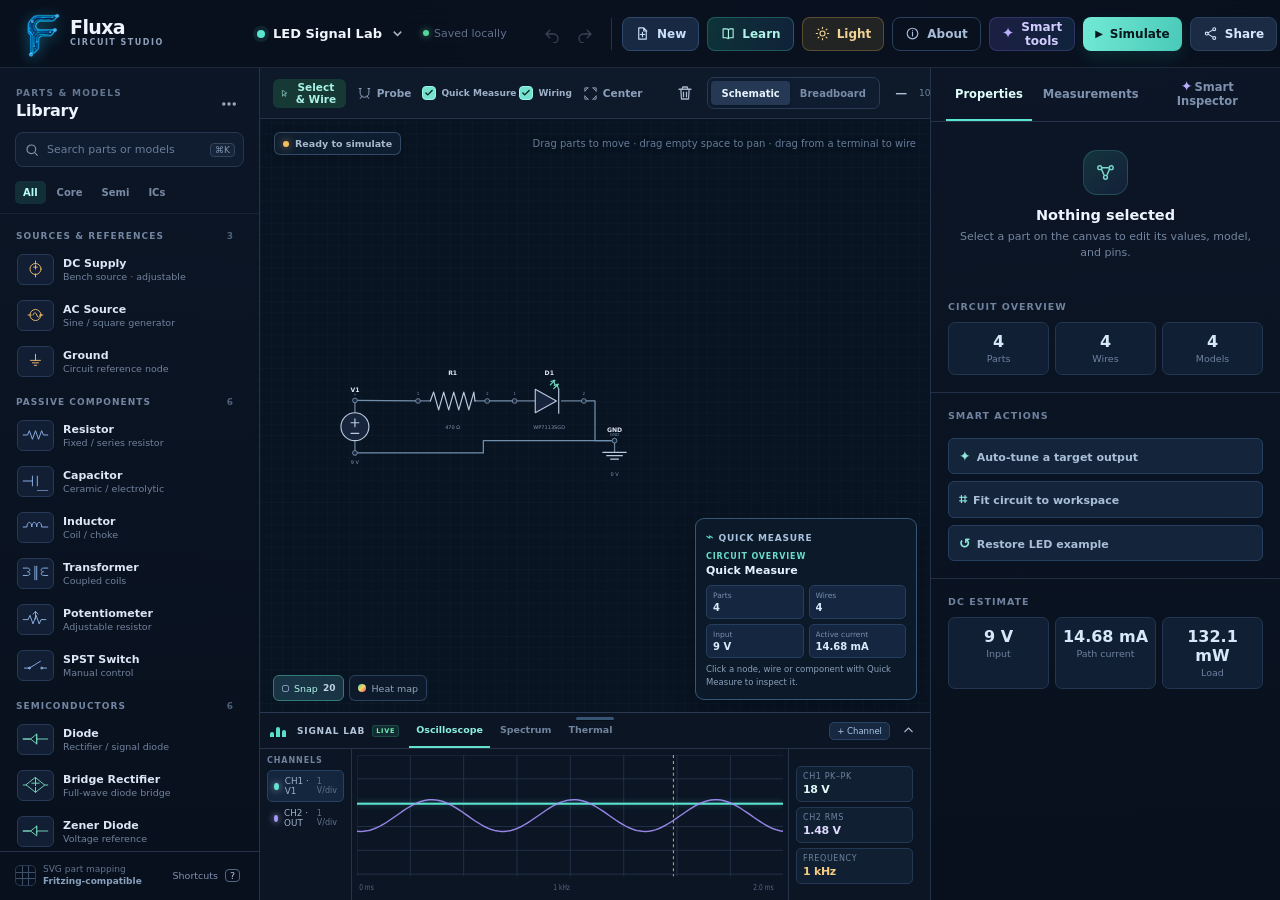
==== commit ea9c93e7: "Release Fluxa v1.1" ====
--- a/index.html
+++ b/index.html
@@ -34,9 +34,10 @@
           </button>
         </div>
         <button class="new-project-button" id="newProjectBtn" title="Create a new empty project"><svg viewBox="0 0 24 24"><path d="M6 3h8l4 4v14H6zM14 3v5h5M12 10v7M8.5 13.5h7"/></svg>New</button>
+        <button class="learn-top-button" id="learnBtn" title="Open guided circuit lessons"><svg viewBox="0 0 24 24"><path d="M5 4.5h5.5c1.2 0 2.2.5 3 1.3.8-.8 1.8-1.3 3-1.3H21v14.2h-4.5c-1.3 0-2.5.5-3.5 1.4-1-1-2.2-1.4-3.5-1.4H5zM13.5 6v13.8"/></svg>Learn</button>
         <button class="theme-button" id="themeToggleBtn" title="Switch to light theme"><svg viewBox="0 0 24 24"><circle cx="12" cy="12" r="4"/><path d="M12 2v2M12 20v2M4.9 4.9l1.4 1.4M17.7 17.7l1.4 1.4M2 12h2M20 12h2M4.9 19.1l1.4-1.4M17.7 6.3l1.4-1.4"/></svg><span id="themeLabel">Light</span></button>
         <button class="about-button" id="aboutBtn" title="About Fluxa"><svg viewBox="0 0 24 24"><circle cx="12" cy="12" r="8.5"/><path d="M12 10v6M12 7.2v.2"/></svg>About</button>
-        <button class="ai-top-button" id="aiTopBtn"><span class="sparkle">✦</span>AI tools</button>
+        <button class="ai-top-button" id="aiTopBtn"><span class="sparkle">✦</span>Smart tools</button>
         <button class="simulate-button" id="simulateBtn"><span class="play-icon">▶</span><span id="simulateLabel">Simulate</span></button>
         <button class="share-button" id="shareBtn"><svg viewBox="0 0 24 24"><circle cx="18" cy="5" r="2.3"/><circle cx="6" cy="12" r="2.3"/><circle cx="18" cy="19" r="2.3"/><path d="m8 11 7.8-4.8M8 13l7.8 4.8"/></svg>Share</button>
         <button class="export-button" id="exportBtn">Export <svg viewBox="0 0 16 16"><path d="m4 6 4 4 4-4"/></svg></button>
@@ -70,14 +71,23 @@
       <section class="studio" aria-label="Circuit editor">
         <div class="editor-toolbar">
           <div class="tool-group editor-tools" aria-label="Editor tool">
-            <button class="tool-button active" data-tool="select" title="Select and move (V)"><svg viewBox="0 0 24 24"><path d="m5 3 12.6 8.2-6.1 1.3 3.5 6.5-3.1 1.6-3.5-6.5-3.3 5.3z"/></svg><span>Select</span></button>
-            <button class="tool-button" data-tool="wire" title="Wire terminals (W)"><svg viewBox="0 0 24 24"><circle cx="5" cy="7" r="1.8"/><circle cx="19" cy="17" r="1.8"/><path d="M6.5 8.2c4 0 4.3 7.6 10.7 7.6"/></svg><span>Wire</span></button>
+            <button class="tool-button active" data-tool="select" title="Select, move, pan and wire terminals (V / W)"><svg viewBox="0 0 24 24"><path d="m5 3 12.6 8.2-6.1 1.3 3.5 6.5-3.1 1.6-3.5-6.5-3.3 5.3z"/></svg><span>Select &amp; Wire</span></button>
             <button class="tool-button" data-tool="probe" title="Measure two points (M)"><svg viewBox="0 0 24 24"><path d="M5 4v7a7 7 0 0 0 14 0V4M3.5 4h3M17.5 4h3M8 16l-2.8 4M16 16l2.8 4"/></svg><span>Probe</span></button>
+            <label class="toolbar-switch" title="Show or hide the Quick Measure panel">
+              <input type="checkbox" id="quickMeasureToggle" checked />
+              <span class="toolbar-switch-check" aria-hidden="true"><svg viewBox="0 0 16 16"><path d="m3 8 3 3 7-7"/></svg></span>
+              <span>Quick Measure</span>
+            </label>
+            <label class="toolbar-switch" title="Enable terminal-to-terminal wiring">
+              <input type="checkbox" id="wiringToggle" checked />
+              <span class="toolbar-switch-check" aria-hidden="true"><svg viewBox="0 0 16 16"><path d="m3 8 3 3 7-7"/></svg></span>
+              <span>Wiring</span>
+            </label>
+            <button class="tool-button" id="centerViewBtn" title="Center circuit in workspace"><svg viewBox="0 0 24 24"><path d="M8 3H3v5M16 3h5v5M8 21H3v-5M21 16v5h-5M3 8l5-5M16 3l5 5M3 16l5 5M16 21l5-5"/></svg><span>Center</span></button>
           </div>
           <span class="toolbar-divider"></span>
           <div class="tool-group">
             <button class="icon-tool" id="deleteToolBtn" title="Delete selected (Delete)"><svg viewBox="0 0 24 24"><path d="M4 7h16M10 11v6M14 11v6M9 4h6l1 3H8zM6.5 7l.8 13h9.4l.8-13"/></svg></button>
-            <button class="icon-tool" id="fitBtn" title="Fit circuit to view"><svg viewBox="0 0 24 24"><path d="M8 3H3v5M16 3h5v5M8 21H3v-5M21 16v5h-5M3 8l5-5M16 3l5 5M3 16l5 5M16 21l5-5"/></svg></button>
           </div>
           <div class="view-control-group">
             <div class="view-switch" role="group" aria-label="Editor view">
@@ -85,7 +95,7 @@
               <button data-view="breadboard">Breadboard</button>
             </div>
             <label class="board-texture-toggle hidden" id="boardTextureToggleWrap" title="Show a perforated breadboard background">
-              <input type="checkbox" id="boardTextureToggle" checked />
+              <input type="checkbox" id="boardTextureToggle" />
               <span class="board-texture-check" aria-hidden="true"><svg viewBox="0 0 16 16"><path d="m3 8 3 3 7-7"/></svg></span>
               <span>Board holes</span>
             </label>
@@ -113,6 +123,7 @@
               <pattern id="fineDots" width="10" height="10" patternUnits="userSpaceOnUse"><circle cx="1" cy="1" r="0.85" fill="#586174" opacity=".48"/></pattern>
               <pattern id="boardLines" width="18" height="18" patternUnits="userSpaceOnUse"><circle cx="9" cy="9" r="2.1" fill="#323947"/><circle cx="9" cy="9" r=".7" fill="#141a25"/></pattern>
               <filter id="softGlow" x="-80%" y="-80%" width="260%" height="260%"><feGaussianBlur stdDeviation="7" result="blur"/><feMerge><feMergeNode in="blur"/><feMergeNode in="SourceGraphic"/></feMerge></filter>
+              <marker id="flowArrow" viewBox="0 0 10 10" refX="8.5" refY="5" markerWidth="4.5" markerHeight="4.5" orient="auto"><path d="M0 1 9 5 0 9z" fill="#e3fff8"/></marker>
               <filter id="chipShadow" x="-50%" y="-50%" width="200%" height="200%"><feDropShadow dx="0" dy="4" stdDeviation="3" flood-color="#02050b" flood-opacity=".44"/></filter>
               <linearGradient id="sourceFace" x1="0" x2="1"><stop stop-color="#253856"/><stop offset="1" stop-color="#18243a"/></linearGradient>
               <linearGradient id="ledBody" x1="0" x2="1"><stop stop-color="#4cf2ac"/><stop offset=".55" stop-color="#14b77b"/><stop offset="1" stop-color="#098c62"/></linearGradient>
@@ -127,11 +138,12 @@
             <g id="interactionLayer"></g>
           </svg>
           <div class="selection-quick-actions hidden" id="selectionQuickActions" role="toolbar" aria-label="Selected item actions"></div>
+          <aside class="lesson-dock hidden" id="lessonDock" aria-label="Guided lesson"></aside>
           <div class="canvas-bottom-left">
             <button class="canvas-toggle" id="snapBtn"><span class="snap-dot"></span>Snap <b>20</b></button>
             <button class="canvas-toggle" id="thermalBtn"><span class="heat-dot"></span>Heat map</button>
           </div>
-          <div class="minimap" aria-hidden="true"><div class="minimap-grid"><span></span><i></i><b></b></div><div id="konvaMinimap" class="konva-minimap"></div><div class="minimap-viewport"></div></div>
+          <aside class="quick-measure-panel" id="quickMeasurePanel" aria-live="polite" aria-label="Quick Measure"></aside>
         </div>
 
         <section class="lab-drawer" id="labDrawer" aria-label="Signal lab">
@@ -149,7 +161,7 @@
         <div class="inspector-tabs" role="tablist">
           <button class="active" data-righttab="properties">Properties</button>
           <button data-righttab="measurements">Measurements</button>
-          <button data-righttab="assistant"><span class="tab-spark">✦</span>Inspector</button>
+          <button data-righttab="assistant"><span class="tab-spark">✦</span>Smart Inspector</button>
         </div>
         <div class="inspector-content" id="inspectorContent"></div>
       </aside>
--- a/styles.css
+++ b/styles.css
@@ -56,11 +56,13 @@
 .icon-button:hover:not(:disabled), .small-icon:hover, .icon-tool:hover { background: #1a2a43; color: #f3f7fe; }
 .icon-button:disabled { opacity: .3; cursor: not-allowed; }
 .icon-button svg, .small-icon svg, .icon-tool svg { width: 18px; height: 18px; fill: none; stroke: currentColor; stroke-width: 1.7; stroke-linecap: round; stroke-linejoin: round; }
-.new-project-button, .theme-button, .about-button, .ai-top-button, .simulate-button, .share-button, .export-button { height: 34px; border-radius: 8px; display: inline-flex; align-items: center; gap: 7px; font-weight: 700; font-size: 12px; padding: 0 12px; transition: transform .16s ease, background .16s ease; }
-.new-project-button:hover, .theme-button:hover, .about-button:hover, .ai-top-button:hover, .simulate-button:hover, .share-button:hover, .export-button:hover { transform: translateY(-1px); }
+.new-project-button, .learn-top-button, .theme-button, .about-button, .ai-top-button, .simulate-button, .share-button, .export-button { height: 34px; border-radius: 8px; display: inline-flex; align-items: center; gap: 7px; font-weight: 700; font-size: 12px; padding: 0 12px; transition: transform .16s ease, background .16s ease; }
+.new-project-button:hover, .learn-top-button:hover, .theme-button:hover, .about-button:hover, .ai-top-button:hover, .simulate-button:hover, .share-button:hover, .export-button:hover { transform: translateY(-1px); }
 .new-project-button { color: #cae0fa; background: #172943; border: 1px solid #2e496b; }
 .new-project-button:hover { color: #e5f4ff; background: #203957; border-color: #4b719e; }
-.new-project-button svg, .theme-button svg, .about-button svg { width: 15px; height: 15px; fill: none; stroke: currentColor; stroke-width: 1.8; stroke-linecap: round; stroke-linejoin: round; }
+.new-project-button svg, .learn-top-button svg, .theme-button svg, .about-button svg { width: 15px; height: 15px; fill: none; stroke: currentColor; stroke-width: 1.8; stroke-linecap: round; stroke-linejoin: round; }
+.learn-top-button { color: #aef4e7; background: linear-gradient(105deg, rgba(24, 153, 133, .25), rgba(50, 107, 173, .18)); border: 1px solid rgba(70, 183, 165, .34); }
+.learn-top-button:hover, .learn-top-button.active { color: #e4fff9; background: linear-gradient(105deg, rgba(22, 161, 140, .38), rgba(56, 121, 191, .28)); border-color: rgba(112, 235, 211, .58); }
 .theme-button { color: #efd394; background: rgba(215, 162, 66, .12); border: 1px solid rgba(229, 183, 91, .29); }
 .theme-button:hover { color: #fff0bd; background: rgba(215, 162, 66, .2); border-color: rgba(243, 204, 122, .48); }
 .about-button { color: #a9bdd8; background: transparent; border: 1px solid #2b405e; }
@@ -129,11 +131,11 @@
 .tool-button svg { width: 15px; height: 15px; stroke: currentColor; fill: none; stroke-width: 1.55; stroke-linecap: round; stroke-linejoin: round; }
 .tool-button:hover { background: #192943; color: #d7e4f4; }.tool-button.active { color: #aaf3e7; background: #173936; }
 .toolbar-divider { width: 1px; height: 21px; background: #2a3950; margin: 0 2px; }
-.icon-tool { width: 29px; height: 29px; }.icon-tool.small { width: 25px; height: 25px; }.icon-tool.small svg { width: 15px; height: 15px; }
+.icon-tool { width: 29px; height: 29px; }.icon-tool.small { width: 25px; height: 25px; }.icon-tool.small svg { width: 15px; height: 15px; }#collapseLabBtn svg { transition: transform .2s ease; }#collapseLabBtn.collapsed svg { transform: rotate(180deg); }
 .view-control-group { display: flex; align-items: center; gap: 7px; margin: 0 auto; }
 .view-switch { display: flex; align-items: center; background: #101d31; padding: 3px; border: 1px solid #283a56; border-radius: 7px; }
 .view-switch button { height: 24px; padding: 0 10px; background: transparent; border-radius: 4px; color: #788ca8; font-size: 10px; font-weight: 700; }.view-switch button.active { color: #e8f3fe; background: #263954; box-shadow: 0 1px 3px rgba(1, 8, 19, .35); }
-.board-texture-toggle { height: 28px; display: inline-flex; align-items: center; gap: 5px; color: #9eb1c9; font-size: 9.5px; font-weight: 700; white-space: nowrap; cursor: pointer; user-select: none; }.board-texture-toggle input { position: absolute; inline-size: 1px; block-size: 1px; opacity: 0; pointer-events: none; }.board-texture-check { width: 15px; height: 15px; display: grid; place-items: center; border-radius: 4px; border: 1px solid #49617e; background: #14243a; color: transparent; transition: background .14s ease, border-color .14s ease, color .14s ease; }.board-texture-check svg { width: 11px; height: 11px; fill: none; stroke: currentColor; stroke-width: 2.1; stroke-linecap: round; stroke-linejoin: round; }.board-texture-toggle input:checked + .board-texture-check { color: #05221d; background: #74e2cd; border-color: #9af7e8; }.board-texture-toggle:hover { color: #d5e6f6; }.board-texture-toggle:focus-within .board-texture-check { outline: 2px solid var(--cyan); outline-offset: 2px; }
+.board-texture-toggle { height: 28px; display: inline-flex; align-items: center; gap: 5px; color: #9eb1c9; font-size: 9.5px; font-weight: 700; white-space: nowrap; cursor: pointer; user-select: none; }.board-texture-toggle input { position: absolute; inline-size: 1px; block-size: 1px; opacity: 0; pointer-events: none; }.board-texture-check { width: 15px; height: 15px; display: grid; place-items: center; border-radius: 4px; border: 1px solid #49617e; background: #14243a; color: transparent; transition: background .14s ease, border-color .14s ease, color .14s ease; }.board-texture-check svg { width: 11px; height: 11px; fill: none; stroke: currentColor; stroke-width: 2.1; stroke-linecap: round; stroke-linejoin: round; }.board-texture-toggle input:checked + .board-texture-check { color: #05221d; background: #74e2cd; border-color: #9af7e8; }.board-texture-toggle:hover { color: #d5e6f6; }.board-texture-toggle:focus-within .board-texture-check { outline: 2px solid var(--cyan); outline-offset: 2px; }.toolbar-switch { height: 28px; display: inline-flex; align-items: center; gap: 5px; color: #9eb1c9; font-size: 9px; font-weight: 700; white-space: nowrap; cursor: pointer; user-select: none; }.toolbar-switch input { position: absolute; inline-size: 1px; block-size: 1px; opacity: 0; pointer-events: none; }.toolbar-switch-check { width: 14px; height: 14px; display: grid; place-items: center; border-radius: 4px; border: 1px solid #49617e; background: #14243a; color: transparent; transition: background .14s ease, border-color .14s ease, color .14s ease; }.toolbar-switch-check svg { width: 10px; height: 10px; fill: none; stroke: currentColor; stroke-width: 2.1; stroke-linecap: round; stroke-linejoin: round; }.toolbar-switch input:checked + .toolbar-switch-check { color: #05221d; background: #74e2cd; border-color: #9af7e8; }.toolbar-switch:hover { color: #d5e6f6; }.toolbar-switch:focus-within .toolbar-switch-check { outline: 2px solid var(--cyan); outline-offset: 2px; }
 .zoom-controls { display: flex; gap: 1px; align-items: center; color: #7e91ad; font-size: 10px; }.zoom-controls button { height: 25px; width: 24px; background: transparent; border-radius: 5px; color: #adbfda; font-size: 17px; line-height: 20px; }.zoom-controls button:hover { background: #1e2e46; }.zoom-controls span { width: 38px; text-align: center; font-size: 9px; color: #71849f; }
 .canvas-wrap { position: relative; flex: 1 1 0; min-height: 0; overflow: hidden; background: #091422; }
 .circuit-canvas { width: 100%; height: 100%; touch-action: none; user-select: none; }
@@ -141,15 +143,17 @@
 .status-chip { display: flex; align-items: center; gap: 6px; background: rgba(16, 31, 49, .9); border: 1px solid rgba(75, 105, 139, .6); backdrop-filter: blur(7px); color: #a8bacf; padding: 5px 8px; font-size: 9.5px; font-weight: 650; border-radius: 6px; box-shadow: 0 2px 9px rgba(0, 0, 0, .2); }.status-chip i { width: 6px; height: 6px; border-radius: 50%; background: var(--amber); box-shadow: 0 0 8px rgba(246, 189, 94, .7); }.status-chip.running i { background: var(--green); box-shadow: 0 0 8px rgba(85, 214, 155, .8); }
 .canvas-help { color: #677b98; font-size: 10px; text-shadow: 0 1px 4px #07101d; }.canvas-help kbd { padding: 1px 4px; color: #9fb0c7; }.canvas-wrap.breadboard-canvas .canvas-help { color: #223b58; background: rgba(249, 246, 237, .88); border: 1px solid rgba(57, 79, 104, .42); border-radius: 6px; padding: 5px 8px; font-weight: 720; text-shadow: 0 1px 0 rgba(255,255,255,.82); box-shadow: 0 2px 8px rgba(65, 56, 35, .14); }.canvas-wrap.breadboard-canvas .canvas-help kbd { color: #1e3150; background: #e8ded0; border-color: #b4a992; }.canvas-wrap.breadboard-canvas .status-chip { color: #28445d; background: rgba(250, 247, 238, .93); border-color: rgba(57, 79, 104, .46); }.canvas-wrap.breadboard-canvas .status-chip.running { color: #1c5b4c; }
 .canvas-bottom-left { position: absolute; bottom: 11px; left: 13px; z-index: 3; display: flex; gap: 5px; }.canvas-toggle { height: 26px; padding: 0 8px; border-radius: 6px; color: #90a3bd; background: rgba(14, 28, 46, .89); border: 1px solid rgba(69, 96, 130, .55); font-size: 9.5px; display: flex; align-items: center; gap: 5px; }.canvas-toggle:hover, .canvas-toggle.active { background: #183445; color: #aef2e6; border-color: #317d75; }.snap-dot { width: 7px; height: 7px; border-radius: 2px; border: 1px solid #7e93b0; }.heat-dot { width: 8px; height: 8px; border-radius: 50%; background: linear-gradient(135deg, #4cdaa2, #f7d36a, #ee5462); }.canvas-toggle b { color: #c0d1e8; font-size: 9px; }
-.selection-quick-actions { position: absolute; z-index: 7; display: flex; align-items: center; gap: 3px; min-height: 36px; padding: 4px; background: rgba(15, 29, 48, .94); border: 1px solid rgba(74, 111, 151, .78); border-radius: 10px; box-shadow: 0 9px 20px rgba(1, 8, 19, .38); backdrop-filter: blur(10px); transform: translate(-50%, -100%); transform-origin: center bottom; }.selection-quick-actions.below { transform: translate(-50%, 0); transform-origin: center top; }.selection-action-label { max-width: 72px; overflow: hidden; text-overflow: ellipsis; white-space: nowrap; padding: 0 5px 0 4px; color: #c7d7e9; font-size: 9px; font-weight: 800; letter-spacing: .25px; }.selection-action-button { width: 29px; height: 28px; display: grid; place-items: center; padding: 0; color: #a9c0dd; background: #1d314c; border: 1px solid #2e4a6c; border-radius: 7px; transition: transform .14s ease, background .14s ease, color .14s ease; }.selection-action-button:hover { color: #dffff7; background: #24554f; border-color: #3d9b8e; transform: translateY(-1px); }.selection-action-button svg { width: 15px; height: 15px; fill: none; stroke: currentColor; stroke-width: 1.8; stroke-linecap: round; stroke-linejoin: round; }.selection-action-button.danger { color: #f4a7af; background: #382636; border-color: #744153; }.selection-action-button.danger:hover { color: #ffe1e4; background: #6b3344; border-color: #d65c6e; }.canvas-wrap.breadboard-canvas .selection-quick-actions { background: rgba(255, 252, 245, .96); border-color: #9a7ab9; box-shadow: 0 8px 18px rgba(71, 43, 92, .25); }.canvas-wrap.breadboard-canvas .selection-action-label { color: #41275d; }.canvas-wrap.breadboard-canvas .selection-action-button { color: #55317a; background: #efe7f6; border-color: #bda3d8; }.canvas-wrap.breadboard-canvas .selection-action-button:hover { color: #fff; background: #6f2dbd; border-color: #55208f; }.canvas-wrap.breadboard-canvas .selection-action-button.danger { color: #9a2938; background: #fae9e8; border-color: #d99a9f; }.canvas-wrap.breadboard-canvas .selection-action-button.danger:hover { color: #fff; background: #b82f43; border-color: #902237; }.minimap { width: 119px; height: 68px; position: absolute; right: 13px; bottom: 12px; z-index: 2; overflow: hidden; background: rgba(10, 21, 36, .89); border: 1px solid rgba(70, 96, 129, .6); border-radius: 7px; opacity: .9; }.minimap-grid { inset: 0; position: absolute; background-image: radial-gradient(#2d4968 1px, transparent 1px); background-size: 7px 7px; }.minimap-grid span, .minimap-grid i, .minimap-grid b { position: absolute; height: 1px; background: #6a97b9; transform-origin: left center; opacity: .72; }.minimap-grid span { width: 53px; left: 24px; top: 27px; }.minimap-grid i { width: 32px; left: 68px; top: 37px; transform: rotate(33deg); }.minimap-grid b { width: 65px; left: 20px; top: 45px; }.konva-minimap { position: absolute; inset: 0; z-index: 1; pointer-events: none; }.konva-minimap canvas { display: block; }.minimap-viewport { position: absolute; inset: 8px 10px; z-index: 2; border: 1px solid rgba(112, 229, 207, .75); border-radius: 3px; }
+.selection-quick-actions { position: absolute; z-index: 7; display: flex; align-items: center; gap: 3px; min-height: 36px; padding: 4px; background: rgba(15, 29, 48, .94); border: 1px solid rgba(74, 111, 151, .78); border-radius: 10px; box-shadow: 0 9px 20px rgba(1, 8, 19, .38); backdrop-filter: blur(10px); transform: translate(-50%, -100%); transform-origin: center bottom; }.selection-quick-actions.below { transform: translate(-50%, 0); transform-origin: center top; }.selection-action-label { max-width: 72px; overflow: hidden; text-overflow: ellipsis; white-space: nowrap; padding: 0 5px 0 4px; color: #c7d7e9; font-size: 9px; font-weight: 800; letter-spacing: .25px; }.selection-action-button { width: 29px; height: 28px; display: grid; place-items: center; padding: 0; color: #a9c0dd; background: #1d314c; border: 1px solid #2e4a6c; border-radius: 7px; transition: transform .14s ease, background .14s ease, color .14s ease; }.selection-action-button:hover { color: #dffff7; background: #24554f; border-color: #3d9b8e; transform: translateY(-1px); }.selection-action-button svg { width: 15px; height: 15px; fill: none; stroke: currentColor; stroke-width: 1.8; stroke-linecap: round; stroke-linejoin: round; }.selection-action-button.danger { color: #f4a7af; background: #382636; border-color: #744153; }.selection-action-button.danger:hover { color: #ffe1e4; background: #6b3344; border-color: #d65c6e; }.canvas-wrap.breadboard-canvas .selection-quick-actions { background: rgba(255, 252, 245, .96); border-color: #9a7ab9; box-shadow: 0 8px 18px rgba(71, 43, 92, .25); }.canvas-wrap.breadboard-canvas .selection-action-label { color: #41275d; }.canvas-wrap.breadboard-canvas .selection-action-button { color: #55317a; background: #efe7f6; border-color: #bda3d8; }.canvas-wrap.breadboard-canvas .selection-action-button:hover { color: #fff; background: #6f2dbd; border-color: #55208f; }.canvas-wrap.breadboard-canvas .selection-action-button.danger { color: #9a2938; background: #fae9e8; border-color: #d99a9f; }.canvas-wrap.breadboard-canvas .selection-action-button.danger:hover { color: #fff; background: #b82f43; border-color: #902237; }.quick-measure-panel { position: absolute; z-index: 4; right: 13px; bottom: 12px; width: 222px; min-height: 105px; padding: 10px; color: #d7e6f5; background: rgba(12, 26, 43, .95); border: 1px solid rgba(70, 110, 149, .72); border-radius: 9px; box-shadow: 0 9px 24px rgba(1, 7, 16, .32); backdrop-filter: blur(10px); }.quick-measure-head { display: flex; align-items: center; justify-content: space-between; margin-bottom: 8px; color: #a9c2dd; font-size: 9px; font-weight: 800; letter-spacing: .75px; text-transform: uppercase; }.quick-measure-head i { margin-right: 4px; color: #63e4d0; font-style: normal; font-size: 13px; }.quick-measure-head button { width: 20px; height: 20px; border-radius: 5px; color: #90a8c2; background: transparent; font-size: 16px; line-height: 16px; }.quick-measure-head button:hover { color: #eff8ff; background: #243b58; }.quick-measure-kicker { color: #69ddc9; font-size: 8px; font-weight: 800; letter-spacing: .85px; text-transform: uppercase; }.quick-measure-panel h4 { margin: 3px 0 0; color: #e7f2ff; font-size: 11px; }.quick-measure-value { margin: 5px 0 4px; color: #bffcf1; font-size: 22px; font-weight: 760; letter-spacing: -.6px; }.quick-measure-panel p { margin: 5px 0 0; color: #8ba1ba; font-size: 8.5px; line-height: 13px; }.quick-measure-grid { display: grid; grid-template-columns: 1fr 1fr; gap: 5px; margin-top: 8px; }.quick-measure-row { min-width: 0; padding: 5px 6px; background: #142640; border: 1px solid #263e5d; border-radius: 5px; }.quick-measure-row span { display: block; overflow: hidden; color: #7890aa; font-size: 7.5px; text-overflow: ellipsis; white-space: nowrap; }.quick-measure-row b { display: block; overflow: hidden; margin-top: 2px; color: #d9ecfb; font-size: 10px; text-overflow: ellipsis; white-space: nowrap; }.quick-measure-row small { display: block; color: #6ed7c3; font-size: 7px; margin-top: 2px; }.minimap { width: 119px; height: 68px; position: absolute; right: 13px; bottom: 12px; z-index: 2; overflow: hidden; background: rgba(10, 21, 36, .89); border: 1px solid rgba(70, 96, 129, .6); border-radius: 7px; opacity: .9; }.minimap-grid { inset: 0; position: absolute; background-image: radial-gradient(#2d4968 1px, transparent 1px); background-size: 7px 7px; }.minimap-grid span, .minimap-grid i, .minimap-grid b { position: absolute; height: 1px; background: #6a97b9; transform-origin: left center; opacity: .72; }.minimap-grid span { width: 53px; left: 24px; top: 27px; }.minimap-grid i { width: 32px; left: 68px; top: 37px; transform: rotate(33deg); }.minimap-grid b { width: 65px; left: 20px; top: 45px; }.konva-minimap { position: absolute; inset: 0; z-index: 1; pointer-events: none; }.konva-minimap canvas { display: block; }.minimap-viewport { position: absolute; inset: 8px 10px; z-index: 2; border: 1px solid rgba(112, 229, 207, .75); border-radius: 3px; }
 
 /* canvas objects */
-.circuit-canvas .wire-hit { fill: none; stroke: rgba(255,255,255,.001); stroke-width: 15; stroke-linecap: round; stroke-linejoin: round; cursor: pointer; }.circuit-canvas .wire { fill: none; stroke: #7190ae; stroke-width: 2.2; stroke-linecap: round; stroke-linejoin: round; cursor: pointer; transition: stroke .15s ease, stroke-width .15s ease; }.circuit-canvas .wire:hover { stroke: #a8e9df; stroke-width: 3.2; }.circuit-canvas .wire.active { stroke: #67d8c4; filter: url(#softGlow); }.circuit-canvas .wire.warn { stroke: #e5aa60; }.circuit-canvas .wire.selected { stroke: #b5fff3; stroke-width: 4.4; filter: url(#softGlow); }.circuit-canvas .wire-preview { fill: none; stroke: #62e2cd; stroke-width: 2.7; stroke-dasharray: 5 5; pointer-events: none; }.circuit-canvas .junction { fill: #90d8ce; stroke: #0d2630; stroke-width: 2; }.circuit-canvas .component { cursor: grab; }.circuit-canvas .component.dragging { cursor: grabbing; opacity: .86; }.circuit-canvas .component .part-stroke { fill: none; stroke: #b9cadf; stroke-width: 2.1; stroke-linecap: round; stroke-linejoin: round; }.circuit-canvas .component .part-pin { fill: none; stroke: #6e819b; stroke-width: 2.2; stroke-linecap: round; }.circuit-canvas .component .part-fill { fill: #17243b; stroke: #b9cadf; stroke-width: 2; stroke-linejoin: round; }.circuit-canvas .component .part-accent { fill: none; stroke: #73dfc6; stroke-width: 2; stroke-linecap: round; stroke-linejoin: round; }.circuit-canvas .component .part-gold { fill: #d6a758; stroke: #e3c079; stroke-width: 1.3; }.circuit-canvas .component .part-ic { fill: #1b273c; stroke: #af9eff; stroke-width: 1.8; }.circuit-canvas .component .part-label { fill: #dce7f5; font-size: 11px; font-weight: 730; text-anchor: middle; paint-order: stroke; stroke: #0b1422; stroke-width: 3.3px; stroke-linejoin: round; }.circuit-canvas .component .part-value { fill: #7e91ad; font-size: 9px; text-anchor: middle; paint-order: stroke; stroke: #0b1422; stroke-width: 3px; stroke-linejoin: round; }.circuit-canvas .component .pin-label { fill: #6f859f; font-size: 7.5px; text-anchor: middle; }.circuit-canvas .component .ic-name { fill: #e5dfff; font-size: 14px; font-weight: 760; text-anchor: middle; }.circuit-canvas .component .ic-sub { fill: #a298b5; font-size: 7px; letter-spacing: 1.2px; text-anchor: middle; }.circuit-canvas .component .terminal-group { cursor: crosshair; }.circuit-canvas .component .terminal-hit { fill: #ffffff; opacity: .001; pointer-events: all; }.circuit-canvas .component .terminal { fill: #15253b; stroke: #869bb8; stroke-width: 1.45; pointer-events: none; transition: fill .15s ease, stroke .15s ease; }.circuit-canvas .component .terminal-group:hover .terminal, .circuit-canvas.wire-mode .terminal { fill: #70e2cf; stroke: #c0fff5; filter: drop-shadow(0 0 4px rgba(112, 226, 207, .8)); }.circuit-canvas.wire-mode .pin-label { fill: #aaf5e8; font-weight: 700; }.circuit-canvas .bread-source { fill: #4c5a68; stroke: #222c35; stroke-width: 2; }.circuit-canvas .bread-screen { fill: #8de8cf; stroke: #273842; stroke-width: 1.5; }.circuit-canvas .bread-screen-line { fill: none; stroke: #334b51; stroke-width: 2; stroke-linecap: round; }.circuit-canvas .bread-resistor { fill: #c79a63; stroke: #694a31; stroke-width: 1.6; }.circuit-canvas .bread-band { fill: #354353; }.circuit-canvas .bread-band.red { fill: #d55f50; }.circuit-canvas .bread-band.gold { fill: #e2c168; }.circuit-canvas .bread-cap { fill: #486a80; stroke: #213442; stroke-width: 1.4; }.circuit-canvas .bread-cap-top { fill: #7595a7; stroke: #213442; stroke-width: 1.2; }.circuit-canvas .bread-mark { fill: none; stroke: #eef4f7; stroke-width: 1.4; stroke-linecap: round; }.circuit-canvas .bread-coil { fill: none; stroke: #d0a76c; stroke-width: 7; stroke-linecap: round; }.circuit-canvas .bread-transformer { fill: #303a44; stroke: #141b23; stroke-width: 2; }.circuit-canvas .bread-transformer-line { fill: none; stroke: #c5a16e; stroke-width: 3; stroke-linecap: round; }.circuit-canvas .bread-pot { fill: #b5b9b8; stroke: #414b51; stroke-width: 2; }.circuit-canvas .bread-pot-shaft { fill: #535f68; stroke: #1e2930; stroke-width: 1.4; }.circuit-canvas .bread-switch { fill: #303c49; stroke: #17212a; stroke-width: 1.8; }.circuit-canvas .bread-switch-lever { fill: #c7d3d7; stroke: #4a5961; stroke-width: 1.5; }.circuit-canvas .bread-diode { fill: #242c35; stroke: #10161c; stroke-width: 1.5; }.circuit-canvas .bread-band.silver { fill: #d8d9d5; }.circuit-canvas .bread-led { fill: #42d98b; stroke: #0b6044; stroke-width: 1.4; }.circuit-canvas .bread-led-base { fill: #255943; stroke: #102a21; stroke-width: 1.2; }.circuit-canvas .bread-led-glint { fill: none; stroke: #b7ffe6; stroke-width: 2; stroke-linecap: round; opacity: .9; }.circuit-canvas .bread-transistor { fill: #252e38; stroke: #10161c; stroke-width: 1.7; }.circuit-canvas .bread-transistor-line { fill: none; stroke: #687584; stroke-width: 1.5; }.circuit-canvas .bread-chip { fill: #242d38; stroke: #111820; stroke-width: 2; }.circuit-canvas .bread-chip-notch { fill: #111820; stroke: #111820; }.circuit-canvas .bread-chip-text { fill: #cdd8d8; font-size: 9px; font-weight: 700; text-anchor: middle; }.circuit-canvas .component-hitbox { fill: #ffffff; opacity: .001; pointer-events: all; cursor: grab; }.circuit-canvas .component.selected .selection-box { display: block; }.circuit-canvas .selection-box { display: none; fill: none; stroke: #60ead3; stroke-width: 1.35; stroke-dasharray: 4 3; rx: 8; pointer-events: none; }.circuit-canvas .component.selected .part-stroke, .circuit-canvas .component.selected .part-fill { stroke: #86f4df; }.circuit-canvas .component.selected .part-label { fill: #e9fffb; }.component .thermal-halo { opacity: 0; pointer-events: none; }.heatmap-on .component .thermal-halo { opacity: .92; }.breadboard-view .component .part-stroke { stroke: #495d70; }.breadboard-view .component .part-pin { stroke: #a26c43; }.breadboard-view .component .part-label { fill: #1b2e45; stroke: none; paint-order: normal; font-weight: 800; }.breadboard-view .component .part-value { fill: #384b62; stroke: none; paint-order: normal; font-weight: 750; letter-spacing: .08px; }.breadboard-view .component .terminal { fill: #e4bf83; stroke: #4e3d27; }.breadboard-view.wire-mode .component .terminal { fill: #7c3aed; stroke: #2e1454; filter: drop-shadow(0 0 4px rgba(92, 42, 139, .64)); }.breadboard-view.wire-mode .pin-label { fill: #4d187b; stroke: none; }.breadboard-view .wire { stroke-width: 4.2; stroke: #e36559; }.breadboard-view .wire:nth-child(3n+2) { stroke: #459bd8; }.breadboard-view .wire.active { stroke: #f6a826; }.breadboard-view .wire:hover { stroke: #7136a3; }.breadboard-view .wire.selected { stroke: #6f2dbd; stroke-width: 5.2; filter: drop-shadow(0 0 3px rgba(82, 35, 137, .55)); }.breadboard-view .wire-preview { stroke: #6f2dbd; stroke-width: 4.2; filter: drop-shadow(0 0 2px rgba(82, 35, 137, .42)); }.breadboard-view .junction { fill: #6f2dbd; stroke: #fff9ee; stroke-width: 2.4; }.breadboard-view .component.selected .selection-box { display: block; fill: rgba(111, 45, 189, .06); stroke: #6f2dbd; stroke-width: 2.45; stroke-dasharray: 7 3; }.breadboard-view .component.selected .part-stroke, .breadboard-view .component.selected .part-fill { stroke: #6f2dbd; }.breadboard-view .component.selected .part-label { fill: #4c1978; stroke: none; }.breadboard-view .component .part-fill { fill: #303a46; stroke: #182129; }.breadboard-view .component .part-ic { fill: #242d38; stroke: #121820; }.breadboard-view .component .part-gold { fill: #c6a16c; }
+.circuit-canvas { cursor: grab; }
+.circuit-canvas.panning { cursor: grabbing; }
+.circuit-canvas .wire-hit { fill: none; stroke: rgba(255,255,255,.001); stroke-width: 15; stroke-linecap: round; stroke-linejoin: round; cursor: pointer; }.circuit-canvas .wire { fill: none; stroke: #7190ae; stroke-width: 2.2; stroke-linecap: round; stroke-linejoin: round; cursor: pointer; transition: stroke .15s ease, stroke-width .15s ease; }.circuit-canvas .wire:hover { stroke: #a8e9df; stroke-width: 3.2; }.circuit-canvas.simulating .wire:not(.active):not(.warn):not(.selected) { opacity: .34; }.circuit-canvas .wire.active { stroke: #67d8c4; filter: url(#softGlow); }.circuit-canvas .wire.warn { stroke: #e5aa60; }.circuit-canvas .wire.selected { stroke: #b5fff3; stroke-width: 4.4; filter: url(#softGlow); }.circuit-canvas .wire-preview { fill: none; stroke: #62e2cd; stroke-width: 2.7; stroke-dasharray: 5 5; pointer-events: none; }.circuit-canvas .junction { fill: #90d8ce; stroke: #0d2630; stroke-width: 2; }.circuit-canvas .component { cursor: grab; }.circuit-canvas .component.dragging { cursor: grabbing; opacity: .86; }.circuit-canvas .component .part-stroke { fill: none; stroke: #b9cadf; stroke-width: 2.1; stroke-linecap: round; stroke-linejoin: round; }.circuit-canvas .component .part-pin { fill: none; stroke: #6e819b; stroke-width: 2.2; stroke-linecap: round; }.circuit-canvas .component .part-fill { fill: #17243b; stroke: #b9cadf; stroke-width: 2; stroke-linejoin: round; }.circuit-canvas .component .part-accent { fill: none; stroke: #73dfc6; stroke-width: 2; stroke-linecap: round; stroke-linejoin: round; }.circuit-canvas .component .part-gold { fill: #d6a758; stroke: #e3c079; stroke-width: 1.3; }.circuit-canvas .component .part-ic { fill: #1b273c; stroke: #af9eff; stroke-width: 1.8; }.circuit-canvas .component .part-label { fill: #dce7f5; font-size: 11px; font-weight: 730; text-anchor: middle; paint-order: stroke; stroke: #0b1422; stroke-width: 3.3px; stroke-linejoin: round; }.circuit-canvas .component .part-value { fill: #7e91ad; font-size: 9px; text-anchor: middle; paint-order: stroke; stroke: #0b1422; stroke-width: 3px; stroke-linejoin: round; }.circuit-canvas .component .pin-label { fill: #6f859f; font-size: 7.5px; text-anchor: middle; }.circuit-canvas .component .ic-name { fill: #e5dfff; font-size: 14px; font-weight: 760; text-anchor: middle; }.circuit-canvas .component .ic-sub { fill: #a298b5; font-size: 7px; letter-spacing: 1.2px; text-anchor: middle; }.circuit-canvas .component .bridge-ac { fill: #80a6c9; font-size: 11px; font-weight: 750; text-anchor: middle; }.circuit-canvas .component .terminal-group { cursor: crosshair; }.circuit-canvas .component .terminal-hit { fill: #ffffff; opacity: .001; pointer-events: all; }.circuit-canvas .component .terminal { fill: #15253b; stroke: #869bb8; stroke-width: 1.45; pointer-events: none; transition: fill .15s ease, stroke .15s ease; }.circuit-canvas .component .terminal-group:hover .terminal, .circuit-canvas.wire-mode .terminal { fill: #70e2cf; stroke: #c0fff5; filter: drop-shadow(0 0 4px rgba(112, 226, 207, .8)); }.circuit-canvas.wire-mode .pin-label { fill: #aaf5e8; font-weight: 700; }.circuit-canvas .bread-source { fill: #4c5a68; stroke: #222c35; stroke-width: 2; }.circuit-canvas .bread-screen { fill: #8de8cf; stroke: #273842; stroke-width: 1.5; }.circuit-canvas .bread-screen-line { fill: none; stroke: #334b51; stroke-width: 2; stroke-linecap: round; }.circuit-canvas .bread-resistor { fill: #c79a63; stroke: #694a31; stroke-width: 1.6; }.circuit-canvas .bread-band { fill: #354353; }.circuit-canvas .bread-band.red { fill: #d55f50; }.circuit-canvas .bread-band.gold { fill: #e2c168; }.circuit-canvas .bread-cap { fill: #486a80; stroke: #213442; stroke-width: 1.4; }.circuit-canvas .bread-cap-top { fill: #7595a7; stroke: #213442; stroke-width: 1.2; }.circuit-canvas .bread-mark { fill: none; stroke: #eef4f7; stroke-width: 1.4; stroke-linecap: round; }.circuit-canvas .bread-coil { fill: none; stroke: #d0a76c; stroke-width: 7; stroke-linecap: round; }.circuit-canvas .bread-transformer { fill: #303a44; stroke: #141b23; stroke-width: 2; }.circuit-canvas .bread-transformer-line { fill: none; stroke: #c5a16e; stroke-width: 3; stroke-linecap: round; }.circuit-canvas .bread-pot { fill: #b5b9b8; stroke: #414b51; stroke-width: 2; }.circuit-canvas .bread-pot-shaft { fill: #535f68; stroke: #1e2930; stroke-width: 1.4; }.circuit-canvas .bread-switch { fill: #303c49; stroke: #17212a; stroke-width: 1.8; }.circuit-canvas .bread-switch-lever { fill: #c7d3d7; stroke: #4a5961; stroke-width: 1.5; }.circuit-canvas .bread-diode { fill: #242c35; stroke: #10161c; stroke-width: 1.5; }.circuit-canvas .bread-bridge { fill: #273340; stroke: #101820; stroke-width: 1.8; }.circuit-canvas .bread-bridge-mark { fill: none; stroke: #d1e0e5; stroke-width: 1.8; stroke-linecap: round; }.circuit-canvas .bread-bridge-text { fill: #c9d6dd; font-size: 10px; font-weight: 700; text-anchor: middle; }.circuit-canvas .bread-band.silver { fill: #d8d9d5; }.circuit-canvas .bread-led { fill: #42d98b; stroke: #0b6044; stroke-width: 1.4; }.circuit-canvas .bread-led-base { fill: #255943; stroke: #102a21; stroke-width: 1.2; }.circuit-canvas .bread-led-glint { fill: none; stroke: #b7ffe6; stroke-width: 2; stroke-linecap: round; opacity: .9; }.circuit-canvas .bread-transistor { fill: #252e38; stroke: #10161c; stroke-width: 1.7; }.circuit-canvas .bread-transistor-line { fill: none; stroke: #687584; stroke-width: 1.5; }.circuit-canvas .bread-chip { fill: #242d38; stroke: #111820; stroke-width: 2; }.circuit-canvas .bread-chip-notch { fill: #111820; stroke: #111820; }.circuit-canvas .bread-chip-text { fill: #cdd8d8; font-size: 9px; font-weight: 700; text-anchor: middle; }.circuit-canvas .component-hitbox { fill: #ffffff; opacity: .001; pointer-events: all; cursor: grab; }.circuit-canvas .component.selected .selection-box { display: block; }.circuit-canvas .selection-box { display: none; fill: none; stroke: #60ead3; stroke-width: 1.35; stroke-dasharray: 4 3; rx: 8; pointer-events: none; }.circuit-canvas .component.selected .part-stroke, .circuit-canvas .component.selected .part-fill { stroke: #86f4df; }.circuit-canvas .component.selected .part-label { fill: #e9fffb; }.component .thermal-halo { opacity: 0; pointer-events: none; }.heatmap-on .component .thermal-halo { opacity: .92; }.breadboard-view .component .part-stroke { stroke: #495d70; }.breadboard-view .component .part-pin { stroke: #a26c43; }.breadboard-view .component .part-label { fill: #1b2e45; stroke: none; paint-order: normal; font-weight: 800; }.breadboard-view .component .part-value { fill: #384b62; stroke: none; paint-order: normal; font-weight: 750; letter-spacing: .08px; }.breadboard-view .component .terminal { fill: #e4bf83; stroke: #4e3d27; }.breadboard-view.wire-mode .component .terminal { fill: #7c3aed; stroke: #2e1454; filter: drop-shadow(0 0 4px rgba(92, 42, 139, .64)); }.breadboard-view.wire-mode .pin-label { fill: #4d187b; stroke: none; }.breadboard-view .wire { stroke-width: 4.2; stroke: #e36559; }.breadboard-view .wire:nth-child(3n+2) { stroke: #459bd8; }.breadboard-view .wire.active { stroke: #f6a826; }.breadboard-view .wire:hover { stroke: #7136a3; }.breadboard-view .wire.selected { stroke: #6f2dbd; stroke-width: 5.2; filter: drop-shadow(0 0 3px rgba(82, 35, 137, .55)); }.breadboard-view .wire-preview { stroke: #6f2dbd; stroke-width: 4.2; filter: drop-shadow(0 0 2px rgba(82, 35, 137, .42)); }.breadboard-view .junction { fill: #6f2dbd; stroke: #fff9ee; stroke-width: 2.4; }.breadboard-view .component.selected .selection-box { display: block; fill: rgba(111, 45, 189, .06); stroke: #6f2dbd; stroke-width: 2.45; stroke-dasharray: 7 3; }.breadboard-view .component.selected .part-stroke, .breadboard-view .component.selected .part-fill { stroke: #6f2dbd; }.breadboard-view .component.selected .part-label { fill: #4c1978; stroke: none; }.breadboard-view .component .part-fill { fill: #303a46; stroke: #182129; }.breadboard-view .component .part-ic { fill: #242d38; stroke: #121820; }.breadboard-view .component .part-gold { fill: #c6a16c; }
 
 .lab-drawer { position: relative; flex: 0 0 clamp(132px, 22vh, 188px); min-height: 0; max-height: 188px; overflow: hidden; background: #0b1524; border-top: 1px solid #293952; display: flex; flex-direction: column; transition: flex-basis .16s ease, height .16s ease; }.lab-drawer.user-sized { flex: 0 0 var(--lab-height); height: var(--lab-height); max-height: none; }.lab-drawer.collapsed { flex-basis: 39px; height: 39px; min-height: 39px; max-height: 39px; }.lab-drawer.user-sized.collapsed { flex-basis: 39px; height: 39px; min-height: 39px; max-height: 39px; }.lab-drawer.is-resizing { transition: none; }.lab-resize-handle { position: absolute; z-index: 12; top: 0; right: 0; left: 0; height: 10px; display: flex; align-items: center; justify-content: center; cursor: ns-resize; touch-action: none; }.lab-resize-handle span { width: 38px; height: 3px; border-radius: 99px; background: #385574; box-shadow: 0 1px 0 rgba(0,0,0,.35); transition: width .15s ease, background .15s ease; }.lab-resize-handle:hover span, .lab-resize-handle:focus-visible span, .lab-drawer.is-resizing .lab-resize-handle span { width: 66px; background: #64dfca; }.lab-resize-handle:focus-visible { outline: none; }.lab-drawer.collapsed .lab-resize-handle { display: none; } body.resizing-lab, body.resizing-lab * { cursor: ns-resize !important; user-select: none !important; }.lab-header { height: 39px; min-height: 39px; display: flex; align-items: center; gap: 10px; padding: 0 12px; border-bottom: 1px solid rgba(56, 79, 108, .55); }.lab-title { display: flex; gap: 7px; align-items: center; text-transform: uppercase; letter-spacing: .8px; color: #b4c4d8; font-size: 9.5px; font-weight: 800; min-width: 142px; }.scope-mark { width: 20px; height: 12px; display: flex; align-items: end; gap: 2px; }.scope-mark i { width: 4px; border-radius: 2px 2px 0 0; background: #59e0ca; display: block; }.scope-mark i:nth-child(1) { height: 5px; }.scope-mark i:nth-child(2) { height: 10px; }.scope-mark i:nth-child(3) { height: 7px; }.live-pill { color: #6ef1b2; background: rgba(84, 215, 155, .11); border: 1px solid rgba(84, 215, 155, .18); border-radius: 3px; padding: 2px 4px; font-size: 7px; letter-spacing: .75px; }.lab-tabs { align-self: stretch; display: flex; gap: 3px; }.lab-tabs button { height: 100%; color: #71849e; background: transparent; padding: 0 9px; border-bottom: 2px solid transparent; font-size: 10px; font-weight: 650; }.lab-tabs button:hover { color: #c6d6e8; }.lab-tabs button.active { color: #8cf0dd; border-bottom-color: #64e0cc; }.lab-actions { display: flex; align-items: center; gap: 5px; margin-left: auto; }.lab-actions > button:first-child { background: #172941; border: 1px solid #294364; border-radius: 5px; color: #a8c6e5; padding: 4px 8px; font-size: 9px; }.lab-actions > button:first-child:hover { background: #203754; }.lab-content { flex: 1 1 auto; min-height: 0; overflow: auto; overscroll-behavior: contain; scrollbar-gutter: stable; scrollbar-width: thin; scrollbar-color: #2b4665 transparent; }.lab-content::-webkit-scrollbar { width: 7px; height: 7px; }.lab-content::-webkit-scrollbar-thumb { background: #2b4665; border-radius: 8px; }.scope-layout, .spectrum-layout, .thermal-layout { min-height: 0; height: 100%; display: grid; }.scope-layout { grid-template-columns: 116px 1fr 164px; }.scope-sidebar { padding: 12px 10px; border-right: 1px solid rgba(54, 77, 105, .55); }.scope-control-title { color: #71839f; text-transform: uppercase; font-size: 8px; letter-spacing: .9px; font-weight: 800; margin-bottom: 8px; }.channel-row { padding: 7px 7px; display: flex; align-items: center; gap: 6px; border: 1px solid transparent; border-radius: 5px; color: #9eb0c9; font-size: 9.5px; }.channel-row.selected { background: #14263d; border-color: #264260; }.channel-color { width: 7px; height: 7px; border-radius: 50%; background: #63e4d0; box-shadow: 0 0 7px currentColor; }.channel-row:nth-child(3) .channel-color { background: #a897ff; }.channel-row small { color: #60748f; margin-left: auto; font-size: 8px; }.scope-graph-wrap { position: relative; padding: 10px 0 9px 9px; }.scope-graph { width: 100%; height: 100%; }.scope-grid { stroke: #24354d; stroke-width: 1; }.scope-axis-label { fill: #566984; font-size: 8px; }.scope-signal-a { fill: none; stroke: #58e5cf; stroke-width: 2; filter: drop-shadow(0 0 3px rgba(88, 229, 207, .35)); }.scope-signal-b { fill: none; stroke: #a995ff; stroke-width: 1.5; opacity: .88; }.scope-marker { stroke: #f5bd62; stroke-width: 1.2; stroke-dasharray: 3 3; }.scope-readout { padding: 11px 11px 10px; border-left: 1px solid rgba(54, 77, 105, .55); display: grid; align-content: center; gap: 8px; }.readout { padding: 7px 8px; background: #111f33; border: 1px solid #233953; border-radius: 5px; }.readout span { display: block; color: #6e829d; font-size: 8px; text-transform: uppercase; letter-spacing: .6px; }.readout b { display: block; font-size: 13px; color: #ddf9f3; letter-spacing: -.3px; margin-top: 2px; }.readout:nth-child(2) b { color: #dfd9ff; }.readout:nth-child(3) b { color: #f4cb83; }.spectrum-layout { grid-template-columns: 1fr 195px; }.spectrum-chart { padding: 11px 14px 9px; }.spectrum-chart svg { height: 100%; width: 100%; }.spectrum-bars rect { fill: url(#barGradient); }.spectrum-info { padding: 13px; border-left: 1px solid rgba(54, 77, 105, .55); }.spectrum-info h4, .thermal-layout h4 { color: #d5e2f0; font-size: 11px; margin: 0 0 10px; }.spectrum-info p { color: #7f92ad; font-size: 9.5px; line-height: 15px; margin: 0 0 10px; }.frequency-tag { display: inline-block; color: #68e3ce; background: rgba(74, 218, 194, .1); border: 1px solid rgba(74, 218, 194, .2); padding: 4px 6px; border-radius: 4px; font-size: 9px; }.thermal-layout { grid-template-columns: 1fr 230px; }.thermal-visual { padding: 9px 12px; display: flex; gap: 15px; align-items: center; }.thermal-scale { width: 12px; height: 105px; border-radius: 8px; background: linear-gradient(0deg, #45cf98, #e8dc60 52%, #f15c65); border: 1px solid rgba(255,255,255,.15); position: relative; }.thermal-scale::before, .thermal-scale::after { position: absolute; left: 19px; color: #71849f; font-size: 8px; white-space: nowrap; }.thermal-scale::before { content: 'Cool 25°C'; bottom: -1px; }.thermal-scale::after { content: 'Warm 52°C'; top: -1px; }.thermal-bars { flex: 1; display: flex; gap: 14px; align-items: end; height: 114px; padding: 0 20px; }.thermal-column { flex: 1; display: flex; flex-direction: column; align-items: center; justify-content: end; height: 100%; gap: 5px; }.thermal-column i { display: block; width: 32px; border-radius: 5px 5px 1px 1px; background: linear-gradient(0deg, #47d69b, #a7e26c); box-shadow: 0 0 10px rgba(88, 217, 151, .18); }.thermal-column.warn i { background: linear-gradient(0deg, #f4c45e, #ed8654); }.thermal-column span { font-size: 8px; color: #8092ab; }.thermal-insight { padding: 14px 15px; border-left: 1px solid rgba(54, 77, 105, .55); }.thermal-insight p { color: #8093ad; font-size: 9.5px; line-height: 14px; margin: 0; }.thermal-insight b { color: #d9e6f6; }.thermal-toggle-line { display: flex; margin-top: 11px; gap: 7px; align-items: center; color: #9ec8bf; font-size: 9px; }
 
 /* Signal Lab adapts its density to the height chosen with the resize handle. */
-.lab-drawer.compact .lab-header { height: 34px; min-height: 34px; padding: 0 9px; }
+.lab-drawer.dense .lab-header { height: 36px; min-height: 36px; padding: 0 10px; }.lab-drawer.dense .lab-title { min-width: 122px; font-size: 9px; }.lab-drawer.dense .live-pill { padding: 1px 3px; font-size: 6.5px; }.lab-drawer.dense .lab-tabs button { padding: 0 7px; font-size: 9.5px; }.lab-drawer.dense .lab-actions > button:first-child { padding: 3px 7px; font-size: 8.5px; }.lab-drawer.dense .scope-layout { grid-template-columns: 92px minmax(0, 1fr) 132px; }.lab-drawer.dense .scope-sidebar { padding: 7px 7px; }.lab-drawer.dense .scope-control-title { margin-bottom: 5px; }.lab-drawer.dense .channel-row { padding: 5px 6px; font-size: 8.8px; }.lab-drawer.dense .scope-readout { padding: 7px; gap: 5px; }.lab-drawer.dense .readout { padding: 5px 6px; }.lab-drawer.dense .readout b { font-size: 11px; }.lab-drawer.dense .scope-graph-wrap { padding: 6px 5px 4px; }.lab-drawer.dense .spectrum-layout { grid-template-columns: minmax(0, 1fr) 155px; }.lab-drawer.dense .spectrum-chart { padding: 6px 9px 4px; }.lab-drawer.dense .spectrum-info { padding: 8px 9px; }.lab-drawer.dense .spectrum-info h4 { margin-bottom: 5px; font-size: 10px; }.lab-drawer.dense .spectrum-info p { font-size: 8.5px; line-height: 12px; margin-bottom: 6px; }.lab-drawer.dense .thermal-layout { grid-template-columns: minmax(0, 1fr) 190px; }.lab-drawer.dense .thermal-visual { padding: 5px 9px; }.lab-drawer.dense .thermal-scale { height: 86px; }.lab-drawer.dense .thermal-bars { height: 92px; padding: 0 10px; }.lab-drawer.compact .lab-header { height: 34px; min-height: 34px; padding: 0 9px; }
 .lab-drawer.compact .lab-title { min-width: 112px; font-size: 9px; }
 .lab-drawer.compact .live-pill { display: none; }
 .lab-drawer.compact .lab-tabs button { padding: 0 7px; font-size: 9px; }
@@ -192,7 +196,7 @@
 .lab-drawer.micro .thermal-scale::before, .lab-drawer.micro .thermal-scale::after { display: none; }
 .lab-drawer.micro .thermal-bars { height: 58px; gap: 6px; padding: 0 4px; }
 .lab-drawer.micro .thermal-column i { width: 21px; max-height: 48px; }
-.lab-drawer.micro .thermal-column span { display: none; }
+.lab-drawer.micro .thermal-column span { display: none; }.lab-drawer.dense .scope-layout, .lab-drawer.dense .spectrum-layout, .lab-drawer.dense .thermal-layout, .lab-drawer.dense .scope-sidebar, .lab-drawer.dense .scope-graph-wrap, .lab-drawer.dense .scope-readout, .lab-drawer.dense .spectrum-chart { min-height: 0; min-width: 0; overflow: hidden; }.lab-drawer.micro .scope-signal-b { stroke-width: 1.1; }.lab-drawer.micro .spectrum-chart text { display: none; }.lab-drawer.micro .spectrum-chart svg { min-height: 0; }
 
 .inspector-tabs { min-height: 51px; display: flex; padding: 0 13px; border-bottom: 1px solid var(--line); gap: 2px; }.inspector-tabs button { background: transparent; color: #7e91ad; border-bottom: 2px solid transparent; padding: 0 8px; font-size: 10.5px; font-weight: 700; }.inspector-tabs button:hover { color: #c4d3e7; }.inspector-tabs button.active { color: #dffefa; border-bottom-color: var(--cyan); }.tab-spark { font-size: 13px; margin-right: 2px; }.inspector-content { flex: 1; min-height: 0; overflow-y: auto; scrollbar-width: thin; scrollbar-color: #2a3c58 transparent; }.inspector-section { padding: 15px; border-bottom: 1px solid rgba(54, 77, 105, .5); }.inspector-section:last-child { border-bottom: 0; }.section-label { color: #6f829e; font-size: 8.5px; font-weight: 800; letter-spacing: 1.05px; text-transform: uppercase; margin-bottom: 9px; }.selection-intro { padding: 28px 19px 23px; text-align: center; }.selection-orb { width: 45px; height: 45px; margin: 0 auto 12px; display: grid; place-items: center; border-radius: 14px; color: #78d8cb; background: linear-gradient(135deg, rgba(65, 218, 192, .16), rgba(96, 126, 244, .1)); border: 1px solid rgba(86, 217, 196, .2); }.selection-orb svg { width: 23px; height: 23px; fill: none; stroke: currentColor; stroke-width: 1.5; }.selection-intro h3 { margin: 0 0 6px; font-size: 13px; }.selection-intro p { margin: 0; color: #7486a0; font-size: 10px; line-height: 15px; }.overview-grid { display: grid; grid-template-columns: repeat(3,1fr); gap: 6px; }.overview-stat { padding: 8px 5px; text-align: center; border: 1px solid #233651; background: #111f34; border-radius: 7px; }.overview-stat b { display: block; color: #d7e8f8; font-size: 14px; }.overview-stat span { color: #6e819e; font-size: 8px; }.quick-action { width: 100%; padding: 8px 9px; text-align: left; border-radius: 6px; color: #a9bfd8; background: #14243b; border: 1px solid #273f5f; font-size: 10px; font-weight: 650; margin-top: 7px; }.quick-action:hover { background: #1b314f; color: #d5e8fb; }.quick-action .action-icon { color: #8de6d7; font-size: 13px; margin-right: 6px; }.quick-action.danger-action:hover { color: #ffb3ba; background: #382331; border-color: #713b4d; }.wire-endpoint { display: flex; align-items: center; gap: 8px; padding: 8px 0; border-bottom: 1px solid rgba(59,83,111,.48); }.wire-endpoint:last-child { border-bottom: 0; }.endpoint-dot { width: 9px; height: 9px; flex: 0 0 auto; border-radius: 50%; box-shadow: 0 0 8px currentColor; }.endpoint-a { color: #63e4d0; background: #63e4d0; }.endpoint-b { color: #ad9dff; background: #ad9dff; }.wire-endpoint b { display: block; color: #d5e3f2; font-size: 10px; }.wire-endpoint small { display: block; color: #788ba6; font-size: 9px; margin-top: 2px; }.wire-hint { color: #7b90ab; font-size: 9px; line-height: 14px; margin-top: 11px; padding: 7px 8px; background: rgba(50,78,111,.15); border-left: 2px solid #5c81ac; }.wire-selected-icon { color: #92fff0; }.selected-component-head { display: flex; align-items: center; gap: 9px; }.selected-icon { width: 39px; height: 35px; border-radius: 8px; display: grid; place-items: center; color: #70ddc6; background: #112840; border: 1px solid #244762; }.selected-icon svg { width: 27px; height: 20px; fill: none; stroke: currentColor; stroke-width: 1.6; stroke-linecap: round; stroke-linejoin: round; }.selected-component-head h3 { margin: 0; font-size: 13px; }.selected-component-head p { margin: 2px 0 0; color: #7d91ac; font-size: 9px; }.component-id-badge { margin-left: auto; color: #8aa2bf; background: #192b44; border: 1px solid #2d476a; padding: 3px 5px; border-radius: 4px; font-size: 9px; font-weight: 750; }.model-select-wrap label, .field label { color: #798ca8; display: block; font-size: 9px; margin-bottom: 5px; }.model-select-wrap select, .field input, .field select { width: 100%; height: 31px; border-radius: 6px; color: #dbe9f6; background: #111f33; border: 1px solid #2a415f; padding: 0 8px; font-size: 10px; }.model-select-wrap select { color: #aaf0e3; border-color: #2d726b; }.model-note { color: #62d4b8; font-size: 8.5px; margin-top: 5px; display: flex; align-items: center; gap: 4px; }.model-note::before { content: '✓'; display: grid; place-items: center; font-size: 7px; color: #071b17; background: #6be4be; width: 11px; height: 11px; border-radius: 50%; }.field-grid { display: grid; grid-template-columns: 1fr 1fr; gap: 9px; }.field.full { grid-column: 1/-1; }.property-actions { display: grid; grid-template-columns: 1fr 1fr; gap: 6px; }.property-actions button { height: 28px; border-radius: 6px; color: #9cb1ca; background: #14233a; border: 1px solid #2b4260; font-size: 9.5px; }.property-actions button:hover { background: #1d3450; color: #e0ecfa; }.property-actions button.danger:hover { color: #ffacb4; background: #392333; border-color: #703949; }.pin-list { display: grid; grid-template-columns: 1fr 1fr; gap: 5px; }.pin-item { color: #9aacc5; background: #101d30; padding: 6px 7px; border: 1px solid #203650; border-radius: 5px; font-size: 9px; }.pin-item b { color: #5fd4c0; margin-right: 4px; }.datasheet-card { padding: 10px; border-radius: 7px; background: linear-gradient(130deg, rgba(38, 91, 94, .26), rgba(37, 54, 91, .18)); border: 1px solid rgba(75, 149, 153, .32); }.datasheet-card > div { display: flex; align-items: center; gap: 6px; color: #d6f7ef; font-size: 10px; font-weight: 700; }.datasheet-card svg { width: 14px; height: 14px; stroke: #77e4cf; fill: none; stroke-width: 1.6; }.datasheet-card p { margin: 5px 0 0; color: #8db6b3; font-size: 8.5px; line-height: 13px; }.measurement-card { padding: 10px; background: #111f34; border: 1px solid #243a58; border-radius: 8px; }.measurement-head { display: flex; align-items: center; justify-content: space-between; }.measurement-head b { font-size: 10px; }.measurement-head span { color: #62dfc5; font-size: 8px; font-weight: 750; }.measure-value { margin-top: 7px; color: #e4fbf7; font-size: 23px; letter-spacing: -.8px; font-weight: 720; }.measure-sub { color: #71849e; font-size: 9px; margin-top: 1px; }.meter-mode { margin: 10px 0; display: grid; grid-template-columns: repeat(3, 1fr); background: #0e1a2d; padding: 3px; border-radius: 6px; border: 1px solid #263a56; }.meter-mode button { color: #7488a3; font-size: 8.5px; padding: 5px 2px; border-radius: 4px; background: transparent; }.meter-mode button.active { color: #bbf8ed; background: #1a423f; }.probe-instruction { color: #8497b2; background: rgba(59, 88, 121, .12); border-left: 2px solid #58789e; padding: 7px 8px; line-height: 14px; font-size: 9px; }.probe-points { display: flex; gap: 5px; margin-top: 8px; }.probe-point { flex:1; color: #82a1bf; border: 1px dashed #3b5270; padding: 6px; border-radius: 4px; font-size: 8.5px; }.probe-point.set { border-style: solid; border-color: #328577; color: #9af1e1; background: rgba(47, 130, 117, .1); }.ai-hero { margin: 14px 14px 0; padding: 13px; border-radius: 9px; background: radial-gradient(circle at 85% 15%, rgba(155, 140, 255, .25), transparent 38%), linear-gradient(135deg,#172e48,#13233d); border: 1px solid #2e4b70; }.ai-hero-top { display: flex; gap: 8px; align-items: center; }.ai-avatar { width: 27px; height: 27px; border-radius: 8px; display: grid; place-items: center; color: #d6ceff; background: rgba(155, 140, 255, .22); font-size: 15px; }.ai-hero h3 { margin: 0; font-size: 11px; }.ai-hero p { margin: 2px 0 0; color: #8ca4bf; font-size: 9px; }.health-meter { height: 5px; border-radius: 3px; background: #1c2a42; overflow: hidden; margin: 11px 0 5px; }.health-meter i { display: block; height: 100%; border-radius: inherit; background: linear-gradient(90deg,#55d59a,#7be8c9); }.health-row { display: flex; justify-content: space-between; color: #86a0bc; font-size: 9px; }.health-row b { color: #a3efd9; }.issue-list { padding: 12px 14px; }.issue { display: flex; gap: 8px; padding: 9px 0; border-bottom: 1px solid rgba(60, 83, 111,.5); }.issue:last-child { border: 0; }.issue-icon { width: 18px; height: 18px; flex: 0 0 auto; display: grid; place-items: center; border-radius: 5px; font-size: 10px; }.issue.success .issue-icon { background: rgba(84, 215, 155, .13); color: #65dda5; }.issue.info .issue-icon { background: rgba(103, 164, 255, .13); color: #83b3ff; }.issue.warn .issue-icon { background: rgba(241, 183, 92, .13); color: #f2be69; }.issue.error .issue-icon { background: rgba(240, 98, 111, .13); color: #ff8d97; }.issue b { display: block; font-size: 9.5px; color: #c8d7e9; }.issue p { margin: 2px 0 0; color: #71849f; font-size: 8.8px; line-height: 13px; }.ai-action { margin: 0 14px 15px; width: calc(100% - 28px); color: #d9d5ff; background: linear-gradient(100deg, rgba(138, 116, 255, .23), rgba(74, 151, 255, .16)); border: 1px solid rgba(143, 129, 255, .32); border-radius: 7px; padding: 8px; font-size: 10px; font-weight: 700; }.ai-action:hover { background: linear-gradient(100deg, rgba(138, 116, 255, .32), rgba(74, 151, 255, .25)); }
 
@@ -243,8 +247,26 @@
 .modal-head { padding: 18px 19px 14px; display: flex; align-items: flex-start; gap: 10px; border-bottom: 1px solid rgba(61, 85, 117, .62); }.modal-head-icon { width: 32px; height: 32px; border-radius: 9px; display: grid; place-items: center; color: #bbaeff; background: rgba(155, 140, 255, .14); font-size: 17px; }.modal-head h2 { font-size: 15px; }.modal-head p { color: #8498b4; font-size: 10px; margin: 3px 0 0; line-height: 14px; }.modal-close { margin-left: auto; background: transparent; color: #8295af; width: 25px; height: 25px; font-size: 19px; border-radius: 5px; }.modal-close:hover { background: #293c58; color: #ecf4ff; }.modal-body { padding: 17px 19px; }.modal-field { margin-bottom: 12px; }.modal-field label { display: block; color: #91a5be; font-size: 10px; margin-bottom: 5px; }.modal-field input, .modal-field select { height: 35px; width: 100%; color: #e2edf9; background: #0f1b2d; border: 1px solid #2d4665; border-radius: 7px; padding: 0 10px; }.modal-grid { display: grid; grid-template-columns: 1fr 1fr; gap: 10px; }.modal-note { padding: 10px; border-radius: 7px; background: rgba(55, 93, 127,.14); border: 1px solid rgba(75, 122, 164,.24); color: #8ca8c5; font-size: 9.5px; line-height: 15px; }.tune-result { margin-top: 13px; padding: 11px; border-radius: 8px; background: linear-gradient(110deg,rgba(57, 183, 161,.15),rgba(58,113,174,.1)); border: 1px solid rgba(70, 196, 171,.3); }.tune-result .result-label { color: #74dcca; font-size: 8.5px; font-weight: 800; letter-spacing: .75px; text-transform: uppercase; }.tune-result b { display: block; color: #e1fbf5; font-size: 16px; margin: 3px 0; }.tune-result span { color: #93b8b3; font-size: 9px; }.modal-foot { padding: 13px 19px 18px; display: flex; justify-content: flex-end; gap: 8px; }.modal-foot button { height: 34px; padding: 0 12px; border-radius: 7px; font-size: 10px; font-weight: 700; }.button-secondary { color: #a8bbd2; background: #1a2b44; border: 1px solid #304862; }.button-secondary:hover { background: #223955; }.button-primary { color: #061b19; background: linear-gradient(105deg, #7cebd6, #46c8b2); }.button-primary:hover { filter: brightness(1.07); }.button-danger { color: #fff3f4; background: linear-gradient(105deg, #dc5d6d, #b7364c); border: 1px solid rgba(255, 177, 186, .22); }.button-danger:hover { filter: brightness(1.09); }.share-url { display: flex; gap: 6px; }.share-url input { flex: 1; min-width: 0; }.copy-button { padding: 0 11px; border-radius: 7px; color: #b7fff3; background: #1a4945; border: 1px solid #32766e; font-size: 9px; font-weight: 700; }.share-preview { display: flex; align-items: center; gap: 9px; margin-top: 15px; padding: 9px; background: #101d30; border: 1px solid #283d5b; border-radius: 7px; }.share-preview-icon { width: 26px; height: 26px; border-radius: 6px; color: #6ce5d0; display: grid; place-items: center; background: #183b3b; }.share-preview b { display: block; color: #dfeafa; font-size: 10px; }.share-preview span { display: block; color: #7386a1; font-size: 8.5px; margin-top: 2px; }.shortcut-list { display: grid; grid-template-columns: 1fr auto; gap: 9px 15px; align-items: center; }.shortcut-list span { color: #9cafc6; font-size: 10px; }.shortcut-list kbd { justify-self: end; color: #c5d7ec; background: #1d2d45; border-color: #344c6b; padding: 3px 6px; font-size: 9px; }
 .toast-region { position: fixed; z-index: 90; right: 17px; bottom: 18px; display: flex; flex-direction: column; gap: 8px; }.toast { min-width: 210px; max-width: 330px; display: flex; align-items: center; gap: 8px; padding: 10px 11px; border-radius: 8px; color: #dbeafa; background: #17263d; border: 1px solid #314a6b; box-shadow: 0 12px 28px rgba(0,0,0,.34); animation: toast-in .22s ease-out; font-size: 10px; }.toast i { width: 17px; height: 17px; display: grid; place-items: center; flex: 0 0 auto; border-radius: 50%; color: #062017; background: #67ddb0; font-style: normal; font-size: 10px; font-weight: 800; }.toast.warn i { color: #2d1b00; background: #f3bd67; }.toast.error i { color: #310b13; background: #ff8792; }@keyframes toast-in { from { transform: translateY(7px); opacity: 0; } to { transform: translateY(0); opacity: 1; } }
 
+/* Educational feedback, guided lessons and current-flow animation */
+.circuit-canvas .wire-flow { display: none; fill: none; stroke: #d5fff8; stroke-width: 2.4; stroke-linecap: round; stroke-dasharray: 2 9; pointer-events: none; filter: drop-shadow(0 0 2px rgba(100, 238, 216, .9)); }
+.circuit-canvas.simulating .wire-flow { display: block; animation: current-flow .72s linear infinite; }
+.circuit-canvas.breadboard-view .wire-flow { stroke: #fff5bd; stroke-width: 2.8; filter: drop-shadow(0 0 2px rgba(255, 197, 93, .9)); }
+@keyframes current-flow { to { stroke-dashoffset: -22; } }
+.circuit-canvas .component.led-lit .part-fill { fill: #42eda2; filter: drop-shadow(0 0 var(--led-glow) rgba(64, 242, 166, .92)); }
+.circuit-canvas .component.led-lit .bread-led, .circuit-canvas .component.led-lit .bread-led-base { filter: drop-shadow(0 0 var(--led-glow) rgba(54, 234, 145, .92)); }
+.circuit-canvas.lesson-active .component.lesson-target .part-stroke, .circuit-canvas.lesson-active .component.lesson-target .part-fill { stroke: #f6c95e; }
+.circuit-canvas.lesson-active .component.lesson-target .terminal { fill: #f6c95e; stroke: #fff7d6; filter: drop-shadow(0 0 5px rgba(246, 201, 94, .9)); }
+.circuit-canvas.lesson-active .component.lesson-target .part-label { fill: #fff0ab; }
+.circuit-canvas.breadboard-view.lesson-active .component.lesson-target .part-stroke, .circuit-canvas.breadboard-view.lesson-active .component.lesson-target .part-fill { stroke: #aa5c18; }
+.component-item.lesson-suggested { background: linear-gradient(90deg, rgba(48, 176, 153, .16), rgba(48, 176, 153, .04)); border-color: rgba(93, 221, 196, .48); box-shadow: inset 3px 0 0 #60dfc9; }
+.component-item.lesson-suggested .part-add { opacity: 1; color: #7cf0db; background: #1b4946; }
+.lesson-dock { position: absolute; z-index: 6; top: 47px; left: 14px; width: 266px; padding: 10px; background: rgba(14, 28, 46, .96); border: 1px solid rgba(75, 159, 151, .58); border-radius: 11px; box-shadow: 0 12px 30px rgba(2, 8, 18, .38); backdrop-filter: blur(12px); }
+.lesson-dock-head { display: flex; align-items: center; gap: 8px; }.lesson-dock-icon { width: 28px; height: 28px; display: grid; place-items: center; flex: 0 0 auto; border-radius: 8px; color: #d5fff5; background: linear-gradient(135deg, #237c73, #284878); font-size: 13px; font-weight: 850; }.lesson-dock-head b { display: block; color: #e8f8fb; font-size: 11px; }.lesson-dock-head small { display: block; color: #8ba2bc; font-size: 8.5px; margin-top: 2px; }.lesson-close { width: 23px; height: 23px; margin-left: auto; border-radius: 6px; color: #8fa5bd; background: transparent; font-size: 17px; line-height: 18px; }.lesson-close:hover { color: #f3fbff; background: #263b56; }.lesson-progress-label { display: flex; justify-content: space-between; margin: 11px 1px 5px; color: #8aa2bd; font-size: 8.5px; }.lesson-progress-label b { color: #6ee6d0; }.lesson-progress { height: 5px; overflow: hidden; border-radius: 99px; background: #1d324b; }.lesson-progress i { display: block; height: 100%; border-radius: inherit; background: linear-gradient(90deg, #53d5bf, #7bc7ff); transition: width .24s ease; }.lesson-step { display: flex; gap: 8px; margin-top: 11px; }.lesson-step-dot { width: 20px; height: 20px; display: grid; place-items: center; flex: 0 0 auto; border-radius: 50%; color: #07181b; background: #71e1ce; font-size: 9px; font-weight: 850; }.lesson-step.complete .lesson-step-dot { background: #71dd9e; }.lesson-step b { display: block; color: #e2edf8; font-size: 10px; line-height: 14px; }.lesson-step p { margin: 3px 0 0; color: #8ba0b7; font-size: 8.7px; line-height: 13px; }.lesson-hint { margin-top: 9px; padding: 7px 8px; color: #c5efe7; background: rgba(40, 122, 111, .18); border-left: 2px solid #62d6c2; border-radius: 0 5px 5px 0; font-size: 8.8px; line-height: 13px; }.lesson-dock-actions { display: flex; align-items: center; gap: 7px; margin-top: 10px; }.lesson-hint-button { height: 27px; padding: 0 8px; border-radius: 6px; color: #bffbf0; background: #1a4944; border: 1px solid #347c73; font-size: 8.8px; font-weight: 750; }.lesson-hint-button:hover { background: #245c56; }.beginner-mode-toggle { display: flex; align-items: center; gap: 5px; margin-left: auto; color: #9eb4cc; font-size: 8px; white-space: nowrap; cursor: pointer; }.beginner-mode-toggle input { position: absolute; opacity: 0; pointer-events: none; }.beginner-mode-toggle span { width: 13px; height: 13px; border-radius: 3px; border: 1px solid #55718e; background: #172943; }.beginner-mode-toggle input:checked + span { background: #67dcc7; border-color: #9cf7e8; box-shadow: inset 0 0 0 3px #173d3a; }
+.learn-modal { width: min(880px, calc(100vw - 32px)); }.learn-modal-body { padding: 16px 19px 18px; }.learn-intro { padding: 10px 11px; color: #8fa6bf; background: rgba(68, 105, 145, .13); border: 1px solid rgba(89, 134, 181, .22); border-radius: 8px; font-size: 10px; line-height: 15px; }.learn-intro b { color: #d8ebfb; }.lesson-card-grid { display: grid; grid-template-columns: repeat(3, minmax(0, 1fr)); gap: 9px; margin-top: 12px; }.lesson-card { min-height: 184px; display: flex; flex-direction: column; padding: 11px; background: #112037; border: 1px solid #29435f; border-radius: 9px; }.lesson-card:hover { border-color: #4d9f96; box-shadow: 0 5px 16px rgba(1, 8, 18, .22); }.lesson-card-top { display: flex; align-items: center; }.lesson-card-icon { width: 27px; height: 27px; display: grid; place-items: center; border-radius: 7px; color: #d4fff6; background: #1a4a48; font-size: 11px; font-weight: 850; }.lesson-level { margin-left: auto; color: #9a91ed; background: rgba(144, 127, 246, .12); border: 1px solid rgba(144, 127, 246, .2); border-radius: 4px; padding: 3px 5px; font-size: 7.5px; font-weight: 750; }.lesson-card h3 { margin: 9px 0 4px; color: #e2edf9; font-size: 11px; }.lesson-card p { flex: 1; margin: 0; color: #8196b1; font-size: 8.8px; line-height: 13px; }.lesson-card-meta { display: flex; gap: 7px; margin-top: 9px; color: #7188a4; font-size: 8px; }.lesson-card button { height: 29px; margin-top: 9px; border-radius: 6px; color: #bffcf1; background: #1b4a46; border: 1px solid #327d73; font-size: 8.8px; font-weight: 750; }.lesson-card button:hover { background: #246058; }.lesson-card button span { margin-left: 5px; font-size: 12px; }
+.glossary-card { padding: 10px; background: linear-gradient(135deg, rgba(39, 104, 104, .19), rgba(45, 67, 113, .16)); border: 1px solid rgba(69, 151, 145, .3); border-radius: 8px; }.glossary-card-head { display: flex; align-items: baseline; gap: 7px; }.glossary-card b { color: #d9fbf4; font-size: 10px; }.glossary-card span { color: #6fd7c1; font-size: 8px; font-weight: 750; }.glossary-card p { margin: 5px 0 0; color: #8fb7b3; font-size: 9px; line-height: 14px; }
+
 /* Light theme */
-body.light-theme { --bg: #f2f6fa; --bg-deep: #e8eef5; --panel: #ffffff; --panel-2: #f6f9fc; --panel-3: #eaf1f7; --line: #cbd8e6; --line-soft: rgba(69, 99, 132, .14); --text: #17283c; --muted: #526b86; --quiet: #71859d; --cyan: #148c81; --cyan-2: #0d766e; --blue: #397bcc; --violet: #725dce; --green: #228c61; --amber: #b97515; --red: #c84253; background: radial-gradient(ellipse at 68% -30%, #e5f4fb 0%, #f6f9fc 42%, #e9f0f6 100%); color: #17283c; }
+body.light-theme {  --bg: #f2f6fa; --bg-deep: #e8eef5; --panel: #ffffff; --panel-2: #f6f9fc; --panel-3: #eaf1f7; --line: #cbd8e6; --line-soft: rgba(69, 99, 132, .14); --text: #17283c; --muted: #526b86; --quiet: #71859d; --cyan: #148c81; --cyan-2: #0d766e; --blue: #397bcc; --violet: #725dce; --green: #228c61; --amber: #b97515; --red: #c84253; background: radial-gradient(ellipse at 68% -30%, #e5f4fb 0%, #f6f9fc 42%, #e9f0f6 100%); color: #17283c; }
 body.light-theme .topbar { background: rgba(255, 255, 255, .9); border-bottom-color: #cfdae7; }
 body.light-theme .brand strong, body.light-theme .project-title { color: #1b3048; }
 body.light-theme .brand span, body.light-theme .save-status { color: #6e829b; }
@@ -254,6 +276,8 @@
 body.light-theme .icon-button, body.light-theme .small-icon, body.light-theme .icon-tool { color: #5c7089; }
 body.light-theme .icon-button:hover:not(:disabled), body.light-theme .small-icon:hover, body.light-theme .icon-tool:hover { background: #e6eef6; color: #17324c; }
 body.light-theme .new-project-button { color: #28527a; background: #eaf2fb; border-color: #bdd1e6; }
+body.light-theme .learn-top-button { color: #08736a; background: #e2f5f0; border-color: #abd9d0; }
+body.light-theme .learn-top-button:hover, body.light-theme .learn-top-button.active { color: #075c55; background: #ccece5; border-color: #7dc5b8; }
 body.light-theme .theme-button { color: #72520f; background: #fff5d8; border-color: #e7ca80; }
 body.light-theme .about-button { color: #536a85; border-color: #c5d3e2; }
 body.light-theme .about-button:hover { color: #233f5c; background: #e9f1f8; border-color: #9fb8d0; }
@@ -288,8 +312,8 @@
 body.light-theme .view-switch { background: #eef3f8; border-color: #c7d5e3; }
 body.light-theme .view-switch button { color: #647994; }
 body.light-theme .view-switch button.active { color: #223a55; background: #ffffff; box-shadow: 0 1px 3px rgba(45, 72, 103, .15); }
-body.light-theme .board-texture-toggle { color: #526b85; }
-body.light-theme .board-texture-check { background: #f7fafc; border-color: #aabdd0; }
+body.light-theme .board-texture-toggle, body.light-theme .toolbar-switch { color: #526b85; }
+body.light-theme .board-texture-check, body.light-theme .toolbar-switch-check { background: #f7fafc; border-color: #aabdd0; }
 body.light-theme .zoom-controls { color: #5e748e; }
 body.light-theme .zoom-controls button:hover { background: #e5eef7; }
 body.light-theme .canvas-wrap:not(.breadboard-canvas) { background: #edf4fa; }
@@ -297,6 +321,7 @@
 body.light-theme .status-chip { background: rgba(255,255,255,.92); border-color: #b8cadb; color: #3d5874; box-shadow: 0 2px 9px rgba(60, 84, 108, .11); }
 body.light-theme .canvas-toggle { color: #536d89; background: rgba(255,255,255,.9); border-color: #bfd0e0; }
 body.light-theme .canvas-toggle:hover, body.light-theme .canvas-toggle.active { color: #0c6e65; background: #e1f4ef; border-color: #80cbbf; }
+body.light-theme .quick-measure-panel { color: #29445f; background: rgba(255,255,255,.96); border-color: #b9cbdc; box-shadow: 0 9px 24px rgba(50, 75, 102, .18); }body.light-theme .quick-measure-head { color: #536d88; }body.light-theme .quick-measure-head button:hover { color: #1e3d59; background: #e5eff7; }body.light-theme .quick-measure-panel h4 { color: #24415e; }body.light-theme .quick-measure-value { color: #11766c; }body.light-theme .quick-measure-panel p { color: #647d96; }body.light-theme .quick-measure-row { background: #f2f6fa; border-color: #cbd9e6; }body.light-theme .quick-measure-row span { color: #7188a0; }body.light-theme .quick-measure-row b { color: #2b4965; }
 body.light-theme .minimap { background: rgba(248, 251, 253, .94); border-color: #aebfd0; }
 body.light-theme .minimap-grid { background-image: radial-gradient(#9fb4c9 1px, transparent 1px); }
 body.light-theme .minimap-viewport { border-color: #11897e; }
@@ -311,6 +336,7 @@
 body.light-theme .circuit-canvas .component .part-label { fill: #1f3853; stroke: #edf4fa; }
 body.light-theme .circuit-canvas .component .part-value { fill: #56708a; stroke: #edf4fa; }
 body.light-theme .circuit-canvas .component .pin-label { fill: #5e768e; }
+body.light-theme .circuit-canvas .component .bridge-ac { fill: #365b7e; }
 body.light-theme .circuit-canvas .component .terminal { fill: #f8fbfd; stroke: #4c6983; }
 body.light-theme .circuit-canvas.wire-mode .terminal { fill: #1c9c90; stroke: #e9fffa; }
 body.light-theme .circuit-canvas .selection-box { stroke: #0a8277; }
@@ -351,6 +377,18 @@
 body.light-theme .meter-mode button { color: #647a92; }
 body.light-theme .meter-mode button.active { color: #08736a; background: #dff2ed; }
 body.light-theme .issue { border-bottom-color: #dbe4ec; }
+body.light-theme .lesson-dock { background: rgba(255,255,255,.96); border-color: #a9d5cd; box-shadow: 0 12px 28px rgba(56, 88, 112, .2); }
+body.light-theme .lesson-dock-head b, body.light-theme .lesson-step b { color: #24415f; }
+body.light-theme .lesson-dock-head small, body.light-theme .lesson-step p, body.light-theme .lesson-progress-label { color: #647d96; }
+body.light-theme .lesson-progress { background: #dbe8ed; }body.light-theme .lesson-progress i { background: linear-gradient(90deg, #1a9c8d, #4b90d0); }
+body.light-theme .lesson-hint { color: #21655e; background: #e7f5f1; border-left-color: #50bcae; }
+body.light-theme .lesson-hint-button { color: #146c63; background: #e1f3ef; border-color: #a4d9d1; }
+body.light-theme .beginner-mode-toggle { color: #5f7791; }body.light-theme .beginner-mode-toggle span { background: #f3f8fb; border-color: #afc4d6; }
+body.light-theme .component-item.lesson-suggested { background: linear-gradient(90deg, #dff4ef, #f4faf8); border-color: #9fd7ce; box-shadow: inset 3px 0 0 #2b9d8d; }
+body.light-theme .component-item.lesson-suggested .part-add { color: #0d776e; background: #d5efe9; }
+body.light-theme .learn-intro { color: #5e7791; background: #eef5fa; border-color: #c9dbe9; }body.light-theme .learn-intro b { color: #285071; }
+body.light-theme .lesson-card { background: #f8fbfd; border-color: #cbd9e7; }body.light-theme .lesson-card:hover { border-color: #73b7ad; box-shadow: 0 5px 16px rgba(50, 80, 106, .14); }body.light-theme .lesson-card h3 { color: #26415d; }body.light-theme .lesson-card p, body.light-theme .lesson-card-meta { color: #647c95; }body.light-theme .lesson-card button { color: #106c63; background: #e1f4ef; border-color: #9ed7ce; }
+body.light-theme .glossary-card { background: linear-gradient(135deg, #e9f6f3, #eef3fb); border-color: #b8dbd4; }body.light-theme .glossary-card b { color: #28566b; }body.light-theme .glossary-card span { color: #187f74; }body.light-theme .glossary-card p { color: #5f7e88; }
 body.light-theme .selection-quick-actions { background: rgba(255,255,255,.97); border-color: #b8c9da; box-shadow: 0 9px 20px rgba(55, 79, 105, .2); }
 body.light-theme .selection-action-label { color: #2d4966; }
 body.light-theme .selection-action-button { color: #38627e; background: #edf4fa; border-color: #c1d2e1; }
